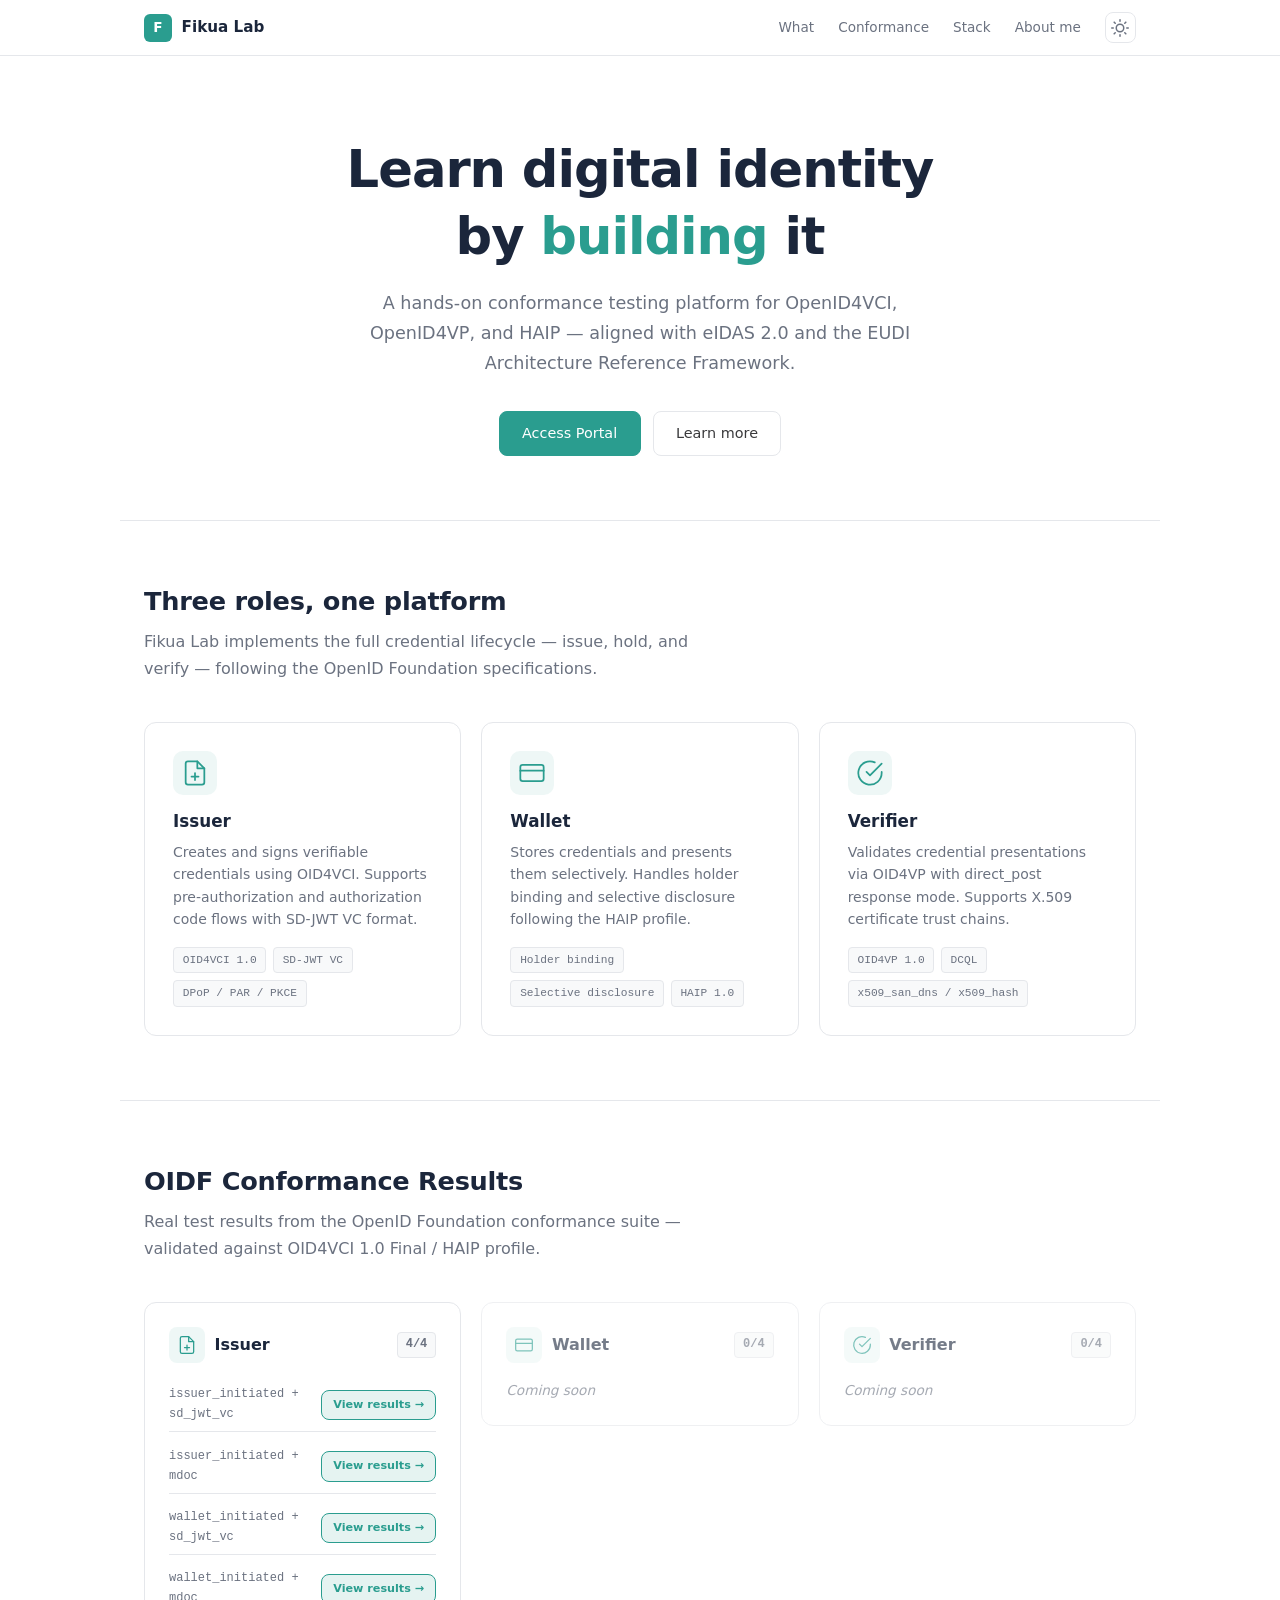
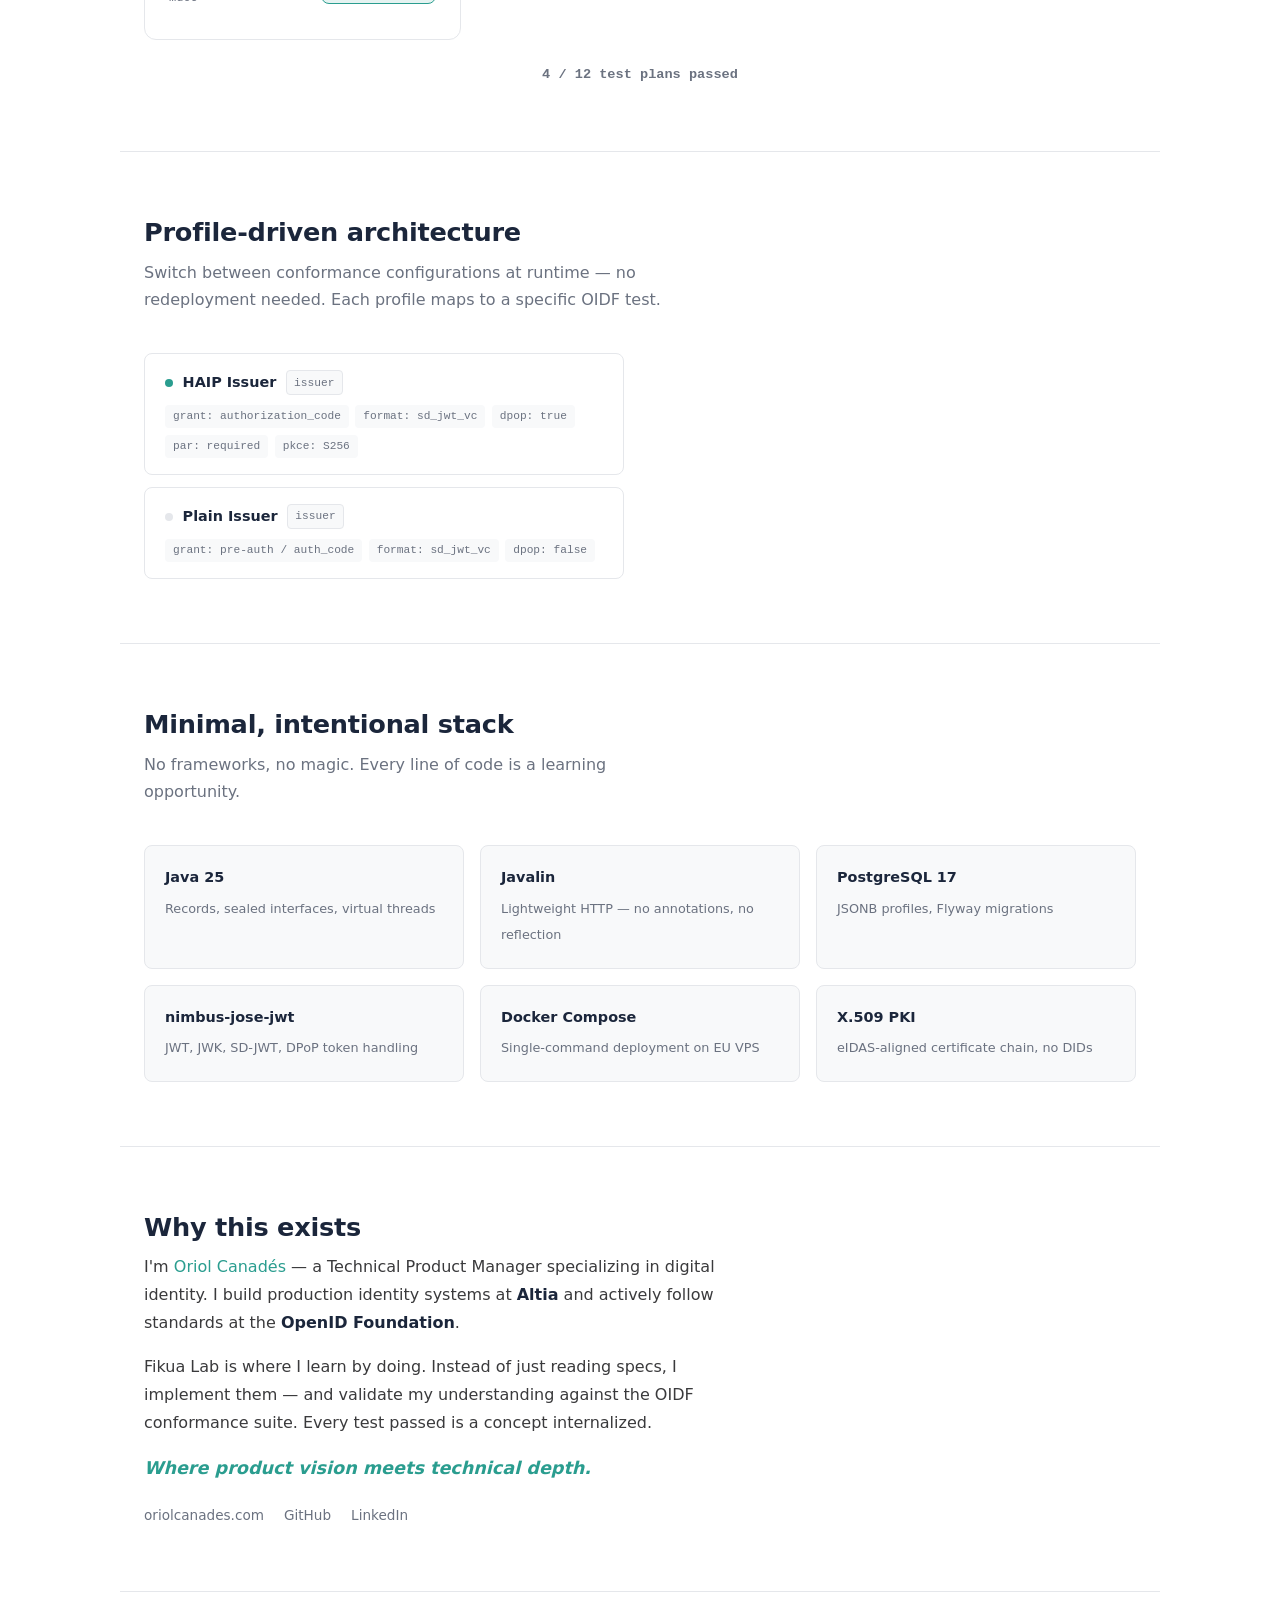
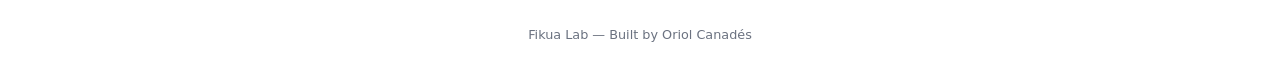
==== public/index.html @ 3a14bef6 "Remove Google Analytics and cookie consent banner Drop the GA4 tracking (G-B68EV9PR3X) and its cooki" ====
<!DOCTYPE html>
<html lang="en">
<head>
    <meta charset="UTF-8">
    <meta name="viewport" content="width=device-width, initial-scale=1.0">
    <title>Fikua Lab — Digital Identity Learning Lab</title>
    <meta name="description" content="A hands-on learning lab for OpenID Foundation digital identity protocols. Issuer, Wallet, and Verifier conformance testing aligned with eIDAS 2.0 and EUDI ARF.">
    <meta name="theme-color" content="#1B263B">
    <link rel="icon" type="image/svg+xml" href="favicon.svg">
    <link rel="stylesheet" href="style.css">
</head>
<body>
    <nav class="nav">
        <div class="nav-inner">
            <a href="/" class="nav-brand">
                <span class="nav-logo">F</span>
                <span class="nav-name">Fikua Lab</span>
            </a>
            <div class="nav-links">
                <a href="#what">What</a>
                <a href="#how">Conformance</a>
                <a href="#stack">Stack</a>
                <a href="https://oriolcanades.com" target="_blank" rel="noopener">About me</a>
                <button id="theme-toggle" class="theme-toggle" aria-label="Toggle theme">
                    <svg class="icon-sun" width="18" height="18" viewBox="0 0 24 24" fill="none" stroke="currentColor" stroke-width="2" stroke-linecap="round" stroke-linejoin="round"><circle cx="12" cy="12" r="5"/><line x1="12" y1="1" x2="12" y2="3"/><line x1="12" y1="21" x2="12" y2="23"/><line x1="4.22" y1="4.22" x2="5.64" y2="5.64"/><line x1="18.36" y1="18.36" x2="19.78" y2="19.78"/><line x1="1" y1="12" x2="3" y2="12"/><line x1="21" y1="12" x2="23" y2="12"/><line x1="4.22" y1="19.78" x2="5.64" y2="18.36"/><line x1="18.36" y1="5.64" x2="19.78" y2="4.22"/></svg>
                    <svg class="icon-moon" width="18" height="18" viewBox="0 0 24 24" fill="none" stroke="currentColor" stroke-width="2" stroke-linecap="round" stroke-linejoin="round"><path d="M21 12.79A9 9 0 1 1 11.21 3 7 7 0 0 0 21 12.79z"/></svg>
                </button>
            </div>
        </div>
    </nav>

    <main>
        <section class="hero">
            <h1>Learn digital identity<br>by <span class="highlight">building</span> it</h1>
            <p class="hero-sub">
                A hands-on conformance testing platform for OpenID4VCI, OpenID4VP,
                and HAIP — aligned with eIDAS 2.0 and the EUDI Architecture Reference Framework.
            </p>
            <div class="hero-actions">
                <a href="/portal" class="btn btn-primary">Access Portal</a>
                <a href="#what" class="btn btn-secondary">Learn more</a>
            </div>
        </section>

        <section class="roles" id="what">
            <h2>Three roles, one platform</h2>
            <p class="section-sub">Fikua Lab implements the full credential lifecycle — issue, hold, and verify — following the OpenID Foundation specifications.</p>
            <div class="roles-grid">
                <div class="role-card">
                    <div class="role-icon issuer-icon">
                        <svg width="28" height="28" viewBox="0 0 24 24" fill="none" stroke="currentColor" stroke-width="1.5" stroke-linecap="round" stroke-linejoin="round"><path d="M14 2H6a2 2 0 0 0-2 2v16a2 2 0 0 0 2 2h12a2 2 0 0 0 2-2V8z"/><polyline points="14 2 14 8 20 8"/><line x1="12" y1="18" x2="12" y2="12"/><line x1="9" y1="15" x2="15" y2="15"/></svg>
                    </div>
                    <h3>Issuer</h3>
                    <p>Creates and signs verifiable credentials using OID4VCI. Supports pre-authorization and authorization code flows with SD-JWT VC format.</p>
                    <ul class="role-specs">
                        <li>OID4VCI 1.0</li>
                        <li>SD-JWT VC</li>
                        <li>DPoP / PAR / PKCE</li>
                    </ul>
                </div>
                <div class="role-card">
                    <div class="role-icon holder-icon">
                        <svg width="28" height="28" viewBox="0 0 24 24" fill="none" stroke="currentColor" stroke-width="1.5" stroke-linecap="round" stroke-linejoin="round"><rect x="2" y="5" width="20" height="14" rx="2"/><line x1="2" y1="10" x2="22" y2="10"/></svg>
                    </div>
                    <h3>Wallet</h3>
                    <p>Stores credentials and presents them selectively. Handles holder binding and selective disclosure following the HAIP profile.</p>
                    <ul class="role-specs">
                        <li>Holder binding</li>
                        <li>Selective disclosure</li>
                        <li>HAIP 1.0</li>
                    </ul>
                </div>
                <div class="role-card">
                    <div class="role-icon verifier-icon">
                        <svg width="28" height="28" viewBox="0 0 24 24" fill="none" stroke="currentColor" stroke-width="1.5" stroke-linecap="round" stroke-linejoin="round"><path d="M22 11.08V12a10 10 0 1 1-5.93-9.14"/><polyline points="22 4 12 14.01 9 11.01"/></svg>
                    </div>
                    <h3>Verifier</h3>
                    <p>Validates credential presentations via OID4VP with direct_post response mode. Supports X.509 certificate trust chains.</p>
                    <ul class="role-specs">
                        <li>OID4VP 1.0</li>
                        <li>DCQL</li>
                        <li>x509_san_dns / x509_hash</li>
                    </ul>
                </div>
            </div>
        </section>

        <section class="conformance" id="how">
            <h2>OIDF Conformance Results</h2>
            <p class="section-sub">Real test results from the OpenID Foundation conformance suite — validated against OID4VCI 1.0 Final / HAIP profile.</p>
            <div class="conformance-grid">
                <div class="conf-card">
                    <div class="conf-card-header">
                        <div class="conf-card-icon issuer-icon">
                            <svg width="20" height="20" viewBox="0 0 24 24" fill="none" stroke="currentColor" stroke-width="1.5" stroke-linecap="round" stroke-linejoin="round"><path d="M14 2H6a2 2 0 0 0-2 2v16a2 2 0 0 0 2 2h12a2 2 0 0 0 2-2V8z"/><polyline points="14 2 14 8 20 8"/><line x1="12" y1="18" x2="12" y2="12"/><line x1="9" y1="15" x2="15" y2="15"/></svg>
                        </div>
                        <h3>Issuer</h3>
                        <span class="conf-card-count">4/4</span>
                    </div>
                    <ul class="conf-config-list">
                        <li class="conf-config-item">
                            <span class="conf-config-name">issuer_initiated + sd_jwt_vc</span>
                            <a href="https://demo.certification.openid.net/plan-detail.html?public=true&amp;plan=aRO5lKnPj7sOD" target="_blank" rel="noopener" class="conf-btn conf-btn-passed">View results &rarr;</a>
                        </li>
                        <li class="conf-config-item">
                            <span class="conf-config-name">issuer_initiated + mdoc</span>
                            <a href="https://demo.certification.openid.net/plan-detail.html?plan=8g2HLzbbdph9W&amp;public=true" target="_blank" rel="noopener" class="conf-btn conf-btn-passed">View results &rarr;</a>
                        </li>
                        <li class="conf-config-item">
                            <span class="conf-config-name">wallet_initiated + sd_jwt_vc</span>
                            <a href="https://demo.certification.openid.net/plan-detail.html?plan=zFVhDK42fpkue&amp;public=true" target="_blank" rel="noopener" class="conf-btn conf-btn-passed">View results &rarr;</a>
                        </li>
                        <li class="conf-config-item">
                            <span class="conf-config-name">wallet_initiated + mdoc</span>
                            <a href="https://demo.certification.openid.net/plan-detail.html?plan=7bicMC1dmnbq8&amp;public=true" target="_blank" rel="noopener" class="conf-btn conf-btn-passed">View results &rarr;</a>
                        </li>
                    </ul>
                </div>
                <div class="conf-card conf-card-soon">
                    <div class="conf-card-header">
                        <div class="conf-card-icon holder-icon">
                            <svg width="20" height="20" viewBox="0 0 24 24" fill="none" stroke="currentColor" stroke-width="1.5" stroke-linecap="round" stroke-linejoin="round"><rect x="2" y="5" width="20" height="14" rx="2"/><line x1="2" y1="10" x2="22" y2="10"/></svg>
                        </div>
                        <h3>Wallet</h3>
                        <span class="conf-card-count">0/4</span>
                    </div>
                    <p class="conf-card-soon-text">Coming soon</p>
                </div>
                <div class="conf-card conf-card-soon">
                    <div class="conf-card-header">
                        <div class="conf-card-icon verifier-icon">
                            <svg width="20" height="20" viewBox="0 0 24 24" fill="none" stroke="currentColor" stroke-width="1.5" stroke-linecap="round" stroke-linejoin="round"><path d="M22 11.08V12a10 10 0 1 1-5.93-9.14"/><polyline points="22 4 12 14.01 9 11.01"/></svg>
                        </div>
                        <h3>Verifier</h3>
                        <span class="conf-card-count">0/4</span>
                    </div>
                    <p class="conf-card-soon-text">Coming soon</p>
                </div>
            </div>
            <p class="conf-progress">4 / 12 test plans passed</p>
        </section>

        <section class="profiles">
            <h2>Profile-driven architecture</h2>
            <p class="section-sub">Switch between conformance configurations at runtime — no redeployment needed. Each profile maps to a specific OIDF test.</p>
            <div class="profile-demo">
                <div class="profile-example">
                    <div class="profile-header">
                        <span class="profile-dot active"></span>
                        <span class="profile-title">HAIP Issuer</span>
                        <code class="profile-tag">issuer</code>
                    </div>
                    <div class="profile-config">
                        <span>grant: authorization_code</span>
                        <span>format: sd_jwt_vc</span>
                        <span>dpop: true</span>
                        <span>par: required</span>
                        <span>pkce: S256</span>
                    </div>
                </div>
                <div class="profile-example">
                    <div class="profile-header">
                        <span class="profile-dot"></span>
                        <span class="profile-title">Plain Issuer</span>
                        <code class="profile-tag">issuer</code>
                    </div>
                    <div class="profile-config">
                        <span>grant: pre-auth / auth_code</span>
                        <span>format: sd_jwt_vc</span>
                        <span>dpop: false</span>
                    </div>
                </div>
            </div>
        </section>

        <section class="stack" id="stack">
            <h2>Minimal, intentional stack</h2>
            <p class="section-sub">No frameworks, no magic. Every line of code is a learning opportunity.</p>
            <div class="stack-grid">
                <div class="stack-item">
                    <strong>Java 25</strong>
                    <span>Records, sealed interfaces, virtual threads</span>
                </div>
                <div class="stack-item">
                    <strong>Javalin</strong>
                    <span>Lightweight HTTP — no annotations, no reflection</span>
                </div>
                <div class="stack-item">
                    <strong>PostgreSQL 17</strong>
                    <span>JSONB profiles, Flyway migrations</span>
                </div>
                <div class="stack-item">
                    <strong>nimbus-jose-jwt</strong>
                    <span>JWT, JWK, SD-JWT, DPoP token handling</span>
                </div>
                <div class="stack-item">
                    <strong>Docker Compose</strong>
                    <span>Single-command deployment on EU VPS</span>
                </div>
                <div class="stack-item">
                    <strong>X.509 PKI</strong>
                    <span>eIDAS-aligned certificate chain, no DIDs</span>
                </div>
            </div>
        </section>

        <section class="about">
            <div class="about-content">
                <h2>Why this exists</h2>
                <p>
                    I'm <a href="https://oriolcanades.com" target="_blank" rel="noopener">Oriol Canadés</a> — a Technical Product Manager specializing in digital identity.
                    I build production identity systems at <strong>Altia</strong> and actively follow standards at the <strong>OpenID Foundation</strong>.
                </p>
                <p>
                    Fikua Lab is where I learn by doing. Instead of just reading specs, I implement them — and validate my understanding against the OIDF conformance suite.
                    Every test passed is a concept internalized.
                </p>
                <p class="about-tagline">Where product vision meets technical depth.</p>
                <div class="about-links">
                    <a href="https://oriolcanades.com" target="_blank" rel="noopener">oriolcanades.com</a>
                    <a href="https://github.com/oriolcanades" target="_blank" rel="noopener">GitHub</a>
                    <a href="https://linkedin.com/in/oriolcanades" target="_blank" rel="noopener">LinkedIn</a>
                </div>
            </div>
        </section>
    </main>

    <footer class="footer">
        <p>Fikua Lab — Built by <a href="https://oriolcanades.com" target="_blank" rel="noopener">Oriol Canadés</a></p>
    </footer>

    <script src="app.js"></script>
</body>
</html>
---- public/style.css ----
/* ============================================
   Fikua Lab — Landing Page
   Color system: Teal (#2A9D8F) + Berry (#c2185b)
   Shared neutrals with oriolcanades.com
   ============================================ */

/* --- Light mode (default) --- */
:root {
    --accent: #2A9D8F;
    --accent-hover: #238578;
    --accent-subtle: rgba(42, 157, 143, 0.08);
    --berry: #c2185b;
    --berry-hover: #a11445;
    --berry-subtle: rgba(194, 24, 91, 0.08);

    --heading: #1B263B;
    --text: #3A3A3C;
    --text-muted: #6B7280;
    --bg: #ffffff;
    --bg-alt: #f8f9fa;
    --surface: #ffffff;
    --border: #e5e7eb;

    --font: 'Inter', -apple-system, BlinkMacSystemFont, 'Segoe UI', system-ui, sans-serif;
    --mono: 'SF Mono', 'Fira Code', 'JetBrains Mono', 'Menlo', monospace;
    --radius: 8px;
    --radius-lg: 12px;
    --max-width: 1040px;
}

/* --- Dark mode --- */
[data-theme="dark"] {
    --accent: #2dd4bf;
    --accent-hover: #5eead4;
    --accent-subtle: rgba(45, 212, 191, 0.1);
    --berry: #f06292;
    --berry-hover: #f48fb1;
    --berry-subtle: rgba(240, 98, 146, 0.1);

    --heading: #e2e8f0;
    --text: #cbd5e1;
    --text-muted: #94a3b8;
    --bg: #0f172a;
    --bg-alt: #1e293b;
    --surface: #1e293b;
    --border: #334155;
}

/* --- Reset & Base --- */
*, *::before, *::after { margin: 0; padding: 0; box-sizing: border-box; }

body {
    font-family: var(--font);
    background: var(--bg);
    color: var(--text);
    line-height: 1.65;
    -webkit-font-smoothing: antialiased;
    transition: background 0.3s, color 0.3s;
}

a { color: var(--accent); text-decoration: none; transition: color 0.15s; }
a:hover { color: var(--accent-hover); }

h1, h2, h3 { color: var(--heading); line-height: 1.3; }

/* --- Nav --- */
.nav {
    position: sticky;
    top: 0;
    z-index: 100;
    background: var(--bg);
    border-bottom: 1px solid var(--border);
    backdrop-filter: blur(12px);
    background: rgba(255, 255, 255, 0.85);
    transition: background 0.3s, border-color 0.3s;
}

[data-theme="dark"] .nav {
    background: rgba(15, 23, 42, 0.85);
}

.nav-inner {
    max-width: var(--max-width);
    margin: 0 auto;
    padding: 0.75rem 1.5rem;
    display: flex;
    justify-content: space-between;
    align-items: center;
}

.nav-brand {
    display: flex;
    align-items: center;
    gap: 0.6rem;
    color: var(--heading);
    font-weight: 600;
    font-size: 0.95rem;
}

.nav-logo {
    display: inline-flex;
    align-items: center;
    justify-content: center;
    width: 28px;
    height: 28px;
    background: var(--accent);
    color: #fff;
    border-radius: 6px;
    font-weight: 700;
    font-size: 0.85rem;
}

.nav-links {
    display: flex;
    align-items: center;
    gap: 1.5rem;
}

.nav-links a {
    color: var(--text-muted);
    font-size: 0.85rem;
    font-weight: 500;
    transition: color 0.15s;
}

.nav-links a:hover { color: var(--heading); }

.theme-toggle {
    background: none;
    border: 1px solid var(--border);
    border-radius: var(--radius);
    padding: 0.35rem;
    cursor: pointer;
    color: var(--text-muted);
    display: inline-flex;
    align-items: center;
    justify-content: center;
    transition: color 0.15s, border-color 0.15s;
}

.theme-toggle:hover { color: var(--heading); border-color: var(--text-muted); }

.icon-moon { display: none; }
[data-theme="dark"] .icon-sun { display: none; }
[data-theme="dark"] .icon-moon { display: block; }

/* --- Hero --- */
.hero {
    max-width: var(--max-width);
    margin: 0 auto;
    padding: 5rem 1.5rem 4rem;
    text-align: center;
}

.hero-badge {
    display: inline-block;
    font-size: 0.75rem;
    font-weight: 600;
    text-transform: uppercase;
    letter-spacing: 0.06em;
    color: var(--berry);
    background: var(--berry-subtle);
    border: 1px solid var(--berry);
    border-radius: 20px;
    padding: 0.3rem 0.9rem;
    margin-bottom: 1.5rem;
}

.hero h1 {
    font-size: clamp(2rem, 5vw, 3.2rem);
    font-weight: 700;
    letter-spacing: -0.02em;
    margin-bottom: 1.25rem;
}

.highlight {
    color: var(--accent);
}

.hero-sub {
    font-size: 1.1rem;
    color: var(--text-muted);
    max-width: 620px;
    margin: 0 auto 2rem;
    line-height: 1.7;
}

.hero-actions {
    display: flex;
    gap: 0.75rem;
    justify-content: center;
    flex-wrap: wrap;
}

/* --- Buttons --- */
.btn {
    display: inline-flex;
    align-items: center;
    gap: 0.4rem;
    font-family: var(--font);
    font-size: 0.9rem;
    font-weight: 500;
    padding: 0.6rem 1.4rem;
    border-radius: var(--radius);
    border: 1px solid transparent;
    cursor: pointer;
    transition: all 0.15s;
    text-decoration: none;
}

.btn-primary {
    background: var(--accent);
    color: #fff;
    border-color: var(--accent);
}

.btn-primary:hover {
    background: var(--accent-hover);
    border-color: var(--accent-hover);
    color: #fff;
}

.btn-secondary {
    background: transparent;
    color: var(--text);
    border-color: var(--border);
}

.btn-secondary:hover {
    border-color: var(--text-muted);
    color: var(--heading);
}

/* --- Sections --- */
section {
    max-width: var(--max-width);
    margin: 0 auto;
    padding: 4rem 1.5rem;
}

section h2 {
    font-size: 1.6rem;
    font-weight: 700;
    margin-bottom: 0.6rem;
    letter-spacing: -0.01em;
}

.section-sub {
    color: var(--text-muted);
    font-size: 1rem;
    max-width: 560px;
    margin-bottom: 2.5rem;
    line-height: 1.7;
}

/* --- Roles Grid --- */
.roles { border-top: 1px solid var(--border); }

.roles-grid {
    display: grid;
    grid-template-columns: repeat(3, 1fr);
    gap: 1.25rem;
}

.role-card {
    background: var(--surface);
    border: 1px solid var(--border);
    border-radius: var(--radius-lg);
    padding: 1.75rem;
    transition: border-color 0.15s, box-shadow 0.15s;
}

.role-card:hover {
    border-color: var(--accent);
    box-shadow: 0 0 0 1px var(--accent-subtle);
}

.role-icon {
    width: 44px;
    height: 44px;
    border-radius: 10px;
    display: inline-flex;
    align-items: center;
    justify-content: center;
    margin-bottom: 1rem;
}

.issuer-icon { background: var(--accent-subtle); color: var(--accent); }
.holder-icon { background: var(--accent-subtle); color: var(--accent); }
.verifier-icon { background: var(--accent-subtle); color: var(--accent); }

.role-card h3 {
    font-size: 1.05rem;
    font-weight: 600;
    margin-bottom: 0.5rem;
}

.role-card p {
    font-size: 0.875rem;
    color: var(--text-muted);
    line-height: 1.6;
    margin-bottom: 1rem;
}

.role-specs {
    list-style: none;
    display: flex;
    flex-wrap: wrap;
    gap: 0.4rem;
}

.role-specs li {
    font-size: 0.7rem;
    font-family: var(--mono);
    background: var(--bg-alt);
    color: var(--text-muted);
    padding: 0.2rem 0.55rem;
    border-radius: 4px;
    border: 1px solid var(--border);
}

/* --- Conformance --- */
.conformance { border-top: 1px solid var(--border); }

.conformance-grid {
    display: grid;
    grid-template-columns: repeat(3, 1fr);
    gap: 1.25rem;
    align-items: start;
}

.conf-card {
    background: var(--surface);
    border: 1px solid var(--border);
    border-radius: var(--radius-lg);
    padding: 1.5rem;
    transition: border-color 0.15s;
}

.conf-card:hover { border-color: var(--accent); }

.conf-card-header {
    display: flex;
    align-items: center;
    gap: 0.6rem;
    margin-bottom: 1rem;
}

.conf-card-header h3 {
    font-size: 1rem;
    font-weight: 600;
    flex: 1;
}

.conf-card-icon {
    width: 36px;
    height: 36px;
    border-radius: 8px;
    display: inline-flex;
    align-items: center;
    justify-content: center;
}

.conf-card-count {
    font-size: 0.75rem;
    font-family: var(--mono);
    font-weight: 600;
    color: var(--text-muted);
    background: var(--bg-alt);
    padding: 0.15rem 0.5rem;
    border-radius: 4px;
    border: 1px solid var(--border);
}

.conf-config-list {
    list-style: none;
    display: flex;
    flex-direction: column;
    gap: 0.5rem;
}

.conf-config-item {
    display: flex;
    align-items: center;
    justify-content: space-between;
    gap: 0.5rem;
    padding: 0.4rem 0;
    border-bottom: 1px solid var(--border);
}

.conf-config-item:last-child { border-bottom: none; }

.conf-config-name {
    font-size: 0.75rem;
    font-family: var(--mono);
    color: var(--text-muted);
}

.conf-btn {
    display: inline-flex;
    align-items: center;
    font-size: 0.7rem;
    font-weight: 600;
    padding: 0.3rem 0.7rem;
    border-radius: var(--radius);
    white-space: nowrap;
    text-decoration: none;
    cursor: default;
    transition: background 0.15s, border-color 0.15s, box-shadow 0.15s;
}

.conf-btn-passed {
    background: rgba(42, 157, 143, 0.12);
    color: var(--accent);
    border: 1px solid var(--accent);
    cursor: pointer;
}

.conf-btn-passed:hover {
    background: rgba(42, 157, 143, 0.2);
    box-shadow: 0 1px 4px rgba(42, 157, 143, 0.15);
    color: var(--accent);
}

.conf-btn-pending {
    background: var(--bg-alt);
    color: var(--text-muted);
    border: 1px solid var(--border);
}

.conf-card-soon { opacity: 0.6; }

.conf-card-soon-text {
    font-size: 0.85rem;
    color: var(--text-muted);
    font-style: italic;
}

.conf-progress {
    text-align: center;
    margin-top: 1.5rem;
    font-size: 0.85rem;
    font-weight: 600;
    color: var(--text-muted);
    font-family: var(--mono);
}

/* --- Profiles --- */
.profiles { border-top: 1px solid var(--border); }

.profile-demo {
    display: flex;
    flex-direction: column;
    gap: 0.75rem;
    max-width: 480px;
}

.profile-example {
    background: var(--surface);
    border: 1px solid var(--border);
    border-radius: var(--radius);
    padding: 1rem 1.25rem;
}

.profile-header {
    display: flex;
    align-items: center;
    gap: 0.6rem;
    margin-bottom: 0.6rem;
}

.profile-dot {
    width: 8px;
    height: 8px;
    border-radius: 50%;
    background: var(--border);
    flex-shrink: 0;
}

.profile-dot.active { background: var(--accent); }

.profile-title {
    font-weight: 600;
    font-size: 0.9rem;
    color: var(--heading);
}

.profile-tag {
    font-size: 0.7rem;
    font-family: var(--mono);
    background: var(--bg-alt);
    color: var(--text-muted);
    padding: 0.15rem 0.45rem;
    border-radius: 4px;
    border: 1px solid var(--border);
}

.profile-config {
    display: flex;
    flex-wrap: wrap;
    gap: 0.4rem;
}

.profile-config span {
    font-size: 0.7rem;
    font-family: var(--mono);
    color: var(--text-muted);
    background: var(--bg-alt);
    padding: 0.15rem 0.5rem;
    border-radius: 4px;
}

/* --- Stack --- */
.stack { border-top: 1px solid var(--border); }

.stack-grid {
    display: grid;
    grid-template-columns: repeat(3, 1fr);
    gap: 1rem;
}

.stack-item {
    padding: 1.25rem;
    background: var(--bg-alt);
    border: 1px solid var(--border);
    border-radius: var(--radius);
}

.stack-item strong {
    display: block;
    font-size: 0.9rem;
    color: var(--heading);
    margin-bottom: 0.3rem;
}

.stack-item span {
    font-size: 0.8rem;
    color: var(--text-muted);
    line-height: 1.5;
}

/* --- About --- */
.about {
    border-top: 1px solid var(--border);
}

.about-content {
    max-width: 600px;
}

.about-content p {
    margin-bottom: 1rem;
    line-height: 1.75;
}

.about-content strong { color: var(--heading); }

.about-tagline {
    font-size: 1.1rem;
    font-weight: 600;
    color: var(--accent);
    font-style: italic;
}

.about-links {
    display: flex;
    gap: 1.25rem;
    margin-top: 1.25rem;
}

.about-links a {
    font-size: 0.85rem;
    font-weight: 500;
    color: var(--text-muted);
    transition: color 0.15s;
}

.about-links a:hover { color: var(--accent); }

/* --- Footer --- */
.footer {
    max-width: var(--max-width);
    margin: 0 auto;
    padding: 2rem 1.5rem;
    border-top: 1px solid var(--border);
    text-align: center;
}

.footer p {
    font-size: 0.8rem;
    color: var(--text-muted);
}

.footer a { color: var(--text-muted); }
.footer a:hover { color: var(--accent); }

/* --- Responsive --- */
@media (max-width: 768px) {
    .hero { padding: 3rem 1.25rem 2.5rem; }
    .hero h1 { font-size: 1.75rem; }

    .roles-grid,
    .conformance-grid,
    .stack-grid {
        grid-template-columns: 1fr;
    }

    .nav-links a:not(:last-of-type) {
        display: none;
    }

    section { padding: 2.5rem 1.25rem; }
}

@media (max-width: 480px) {
    .hero-actions { flex-direction: column; align-items: center; }
    .hero-actions .btn { width: 100%; justify-content: center; }
}
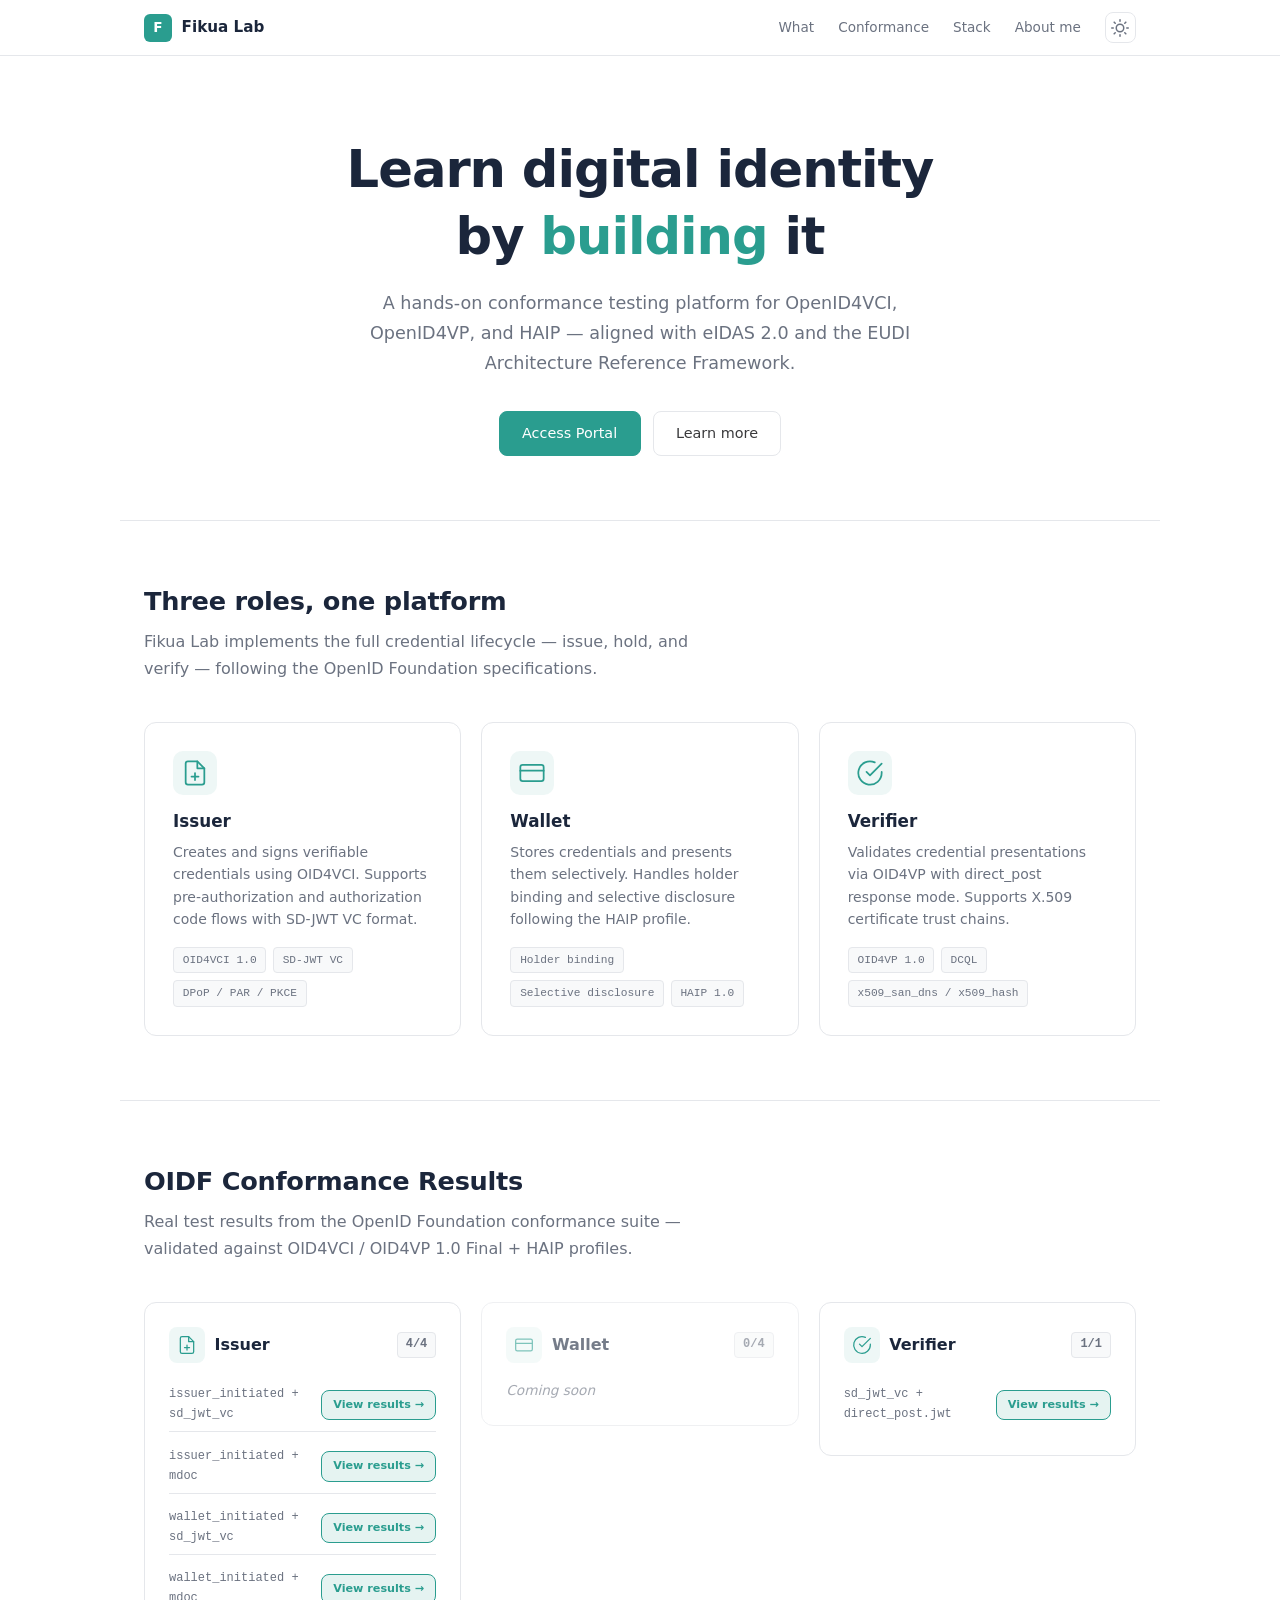
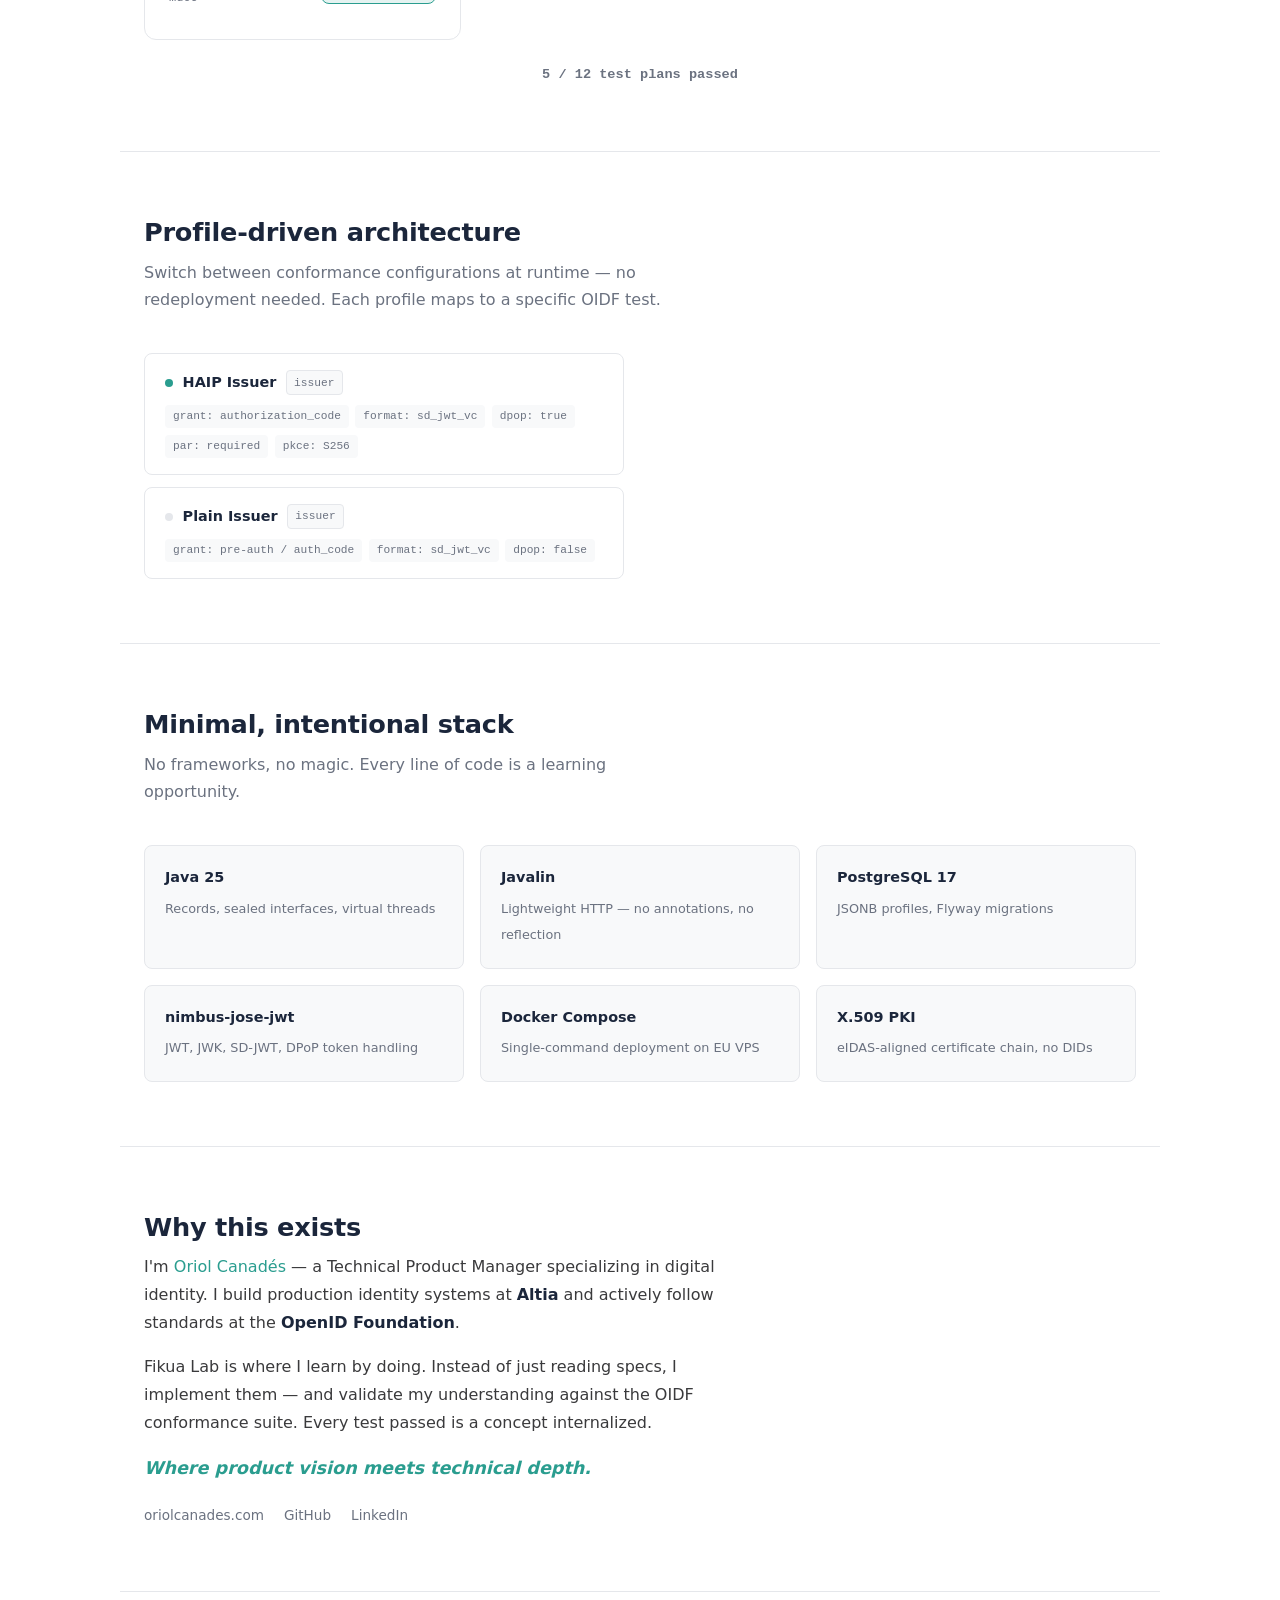
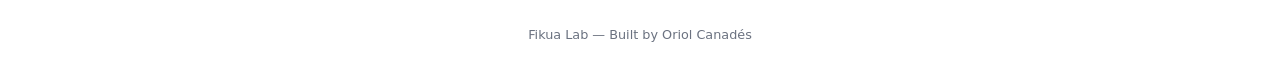
==== commit 3de773f0: "feat: add passed Verifier plan to OIDF Conformance Results OID4VP 1.0 Final + HAIP verifier plan (sd" ====
--- a/public/index.html
+++ b/public/index.html
@@ -87,7 +87,7 @@
 
         <section class="conformance" id="how">
             <h2>OIDF Conformance Results</h2>
-            <p class="section-sub">Real test results from the OpenID Foundation conformance suite — validated against OID4VCI 1.0 Final / HAIP profile.</p>
+            <p class="section-sub">Real test results from the OpenID Foundation conformance suite — validated against OID4VCI / OID4VP 1.0 Final + HAIP profiles.</p>
             <div class="conformance-grid">
                 <div class="conf-card">
                     <div class="conf-card-header">
@@ -126,18 +126,23 @@
                     </div>
                     <p class="conf-card-soon-text">Coming soon</p>
                 </div>
-                <div class="conf-card conf-card-soon">
+                <div class="conf-card">
                     <div class="conf-card-header">
                         <div class="conf-card-icon verifier-icon">
                             <svg width="20" height="20" viewBox="0 0 24 24" fill="none" stroke="currentColor" stroke-width="1.5" stroke-linecap="round" stroke-linejoin="round"><path d="M22 11.08V12a10 10 0 1 1-5.93-9.14"/><polyline points="22 4 12 14.01 9 11.01"/></svg>
                         </div>
                         <h3>Verifier</h3>
-                        <span class="conf-card-count">0/4</span>
-                    </div>
-                    <p class="conf-card-soon-text">Coming soon</p>
-                </div>
-            </div>
-            <p class="conf-progress">4 / 12 test plans passed</p>
+                        <span class="conf-card-count">1/1</span>
+                    </div>
+                    <ul class="conf-config-list">
+                        <li class="conf-config-item">
+                            <span class="conf-config-name">sd_jwt_vc + direct_post.jwt</span>
+                            <a href="https://demo.certification.openid.net/plan-detail.html?plan=GhTegVOmgJBUW&amp;public=true" target="_blank" rel="noopener" class="conf-btn conf-btn-passed">View results &rarr;</a>
+                        </li>
+                    </ul>
+                </div>
+            </div>
+            <p class="conf-progress">5 / 12 test plans passed</p>
         </section>
 
         <section class="profiles">
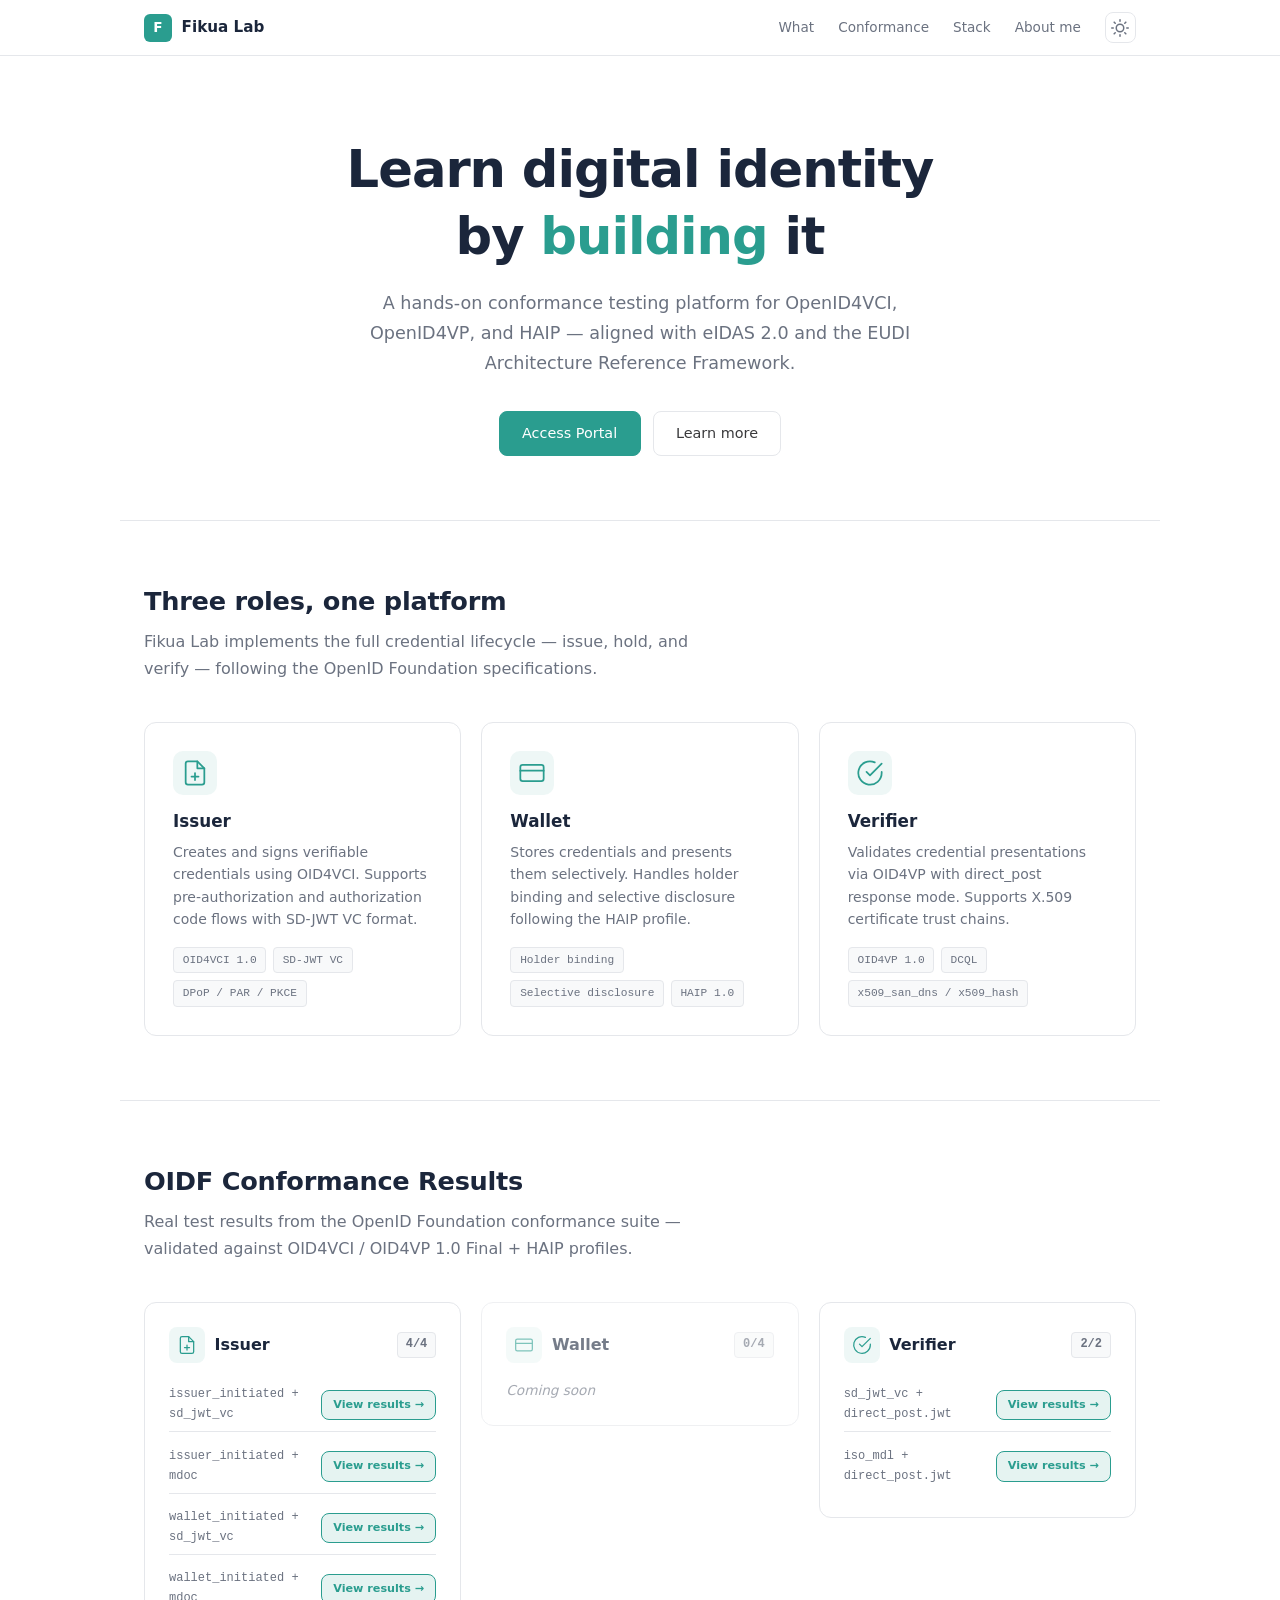
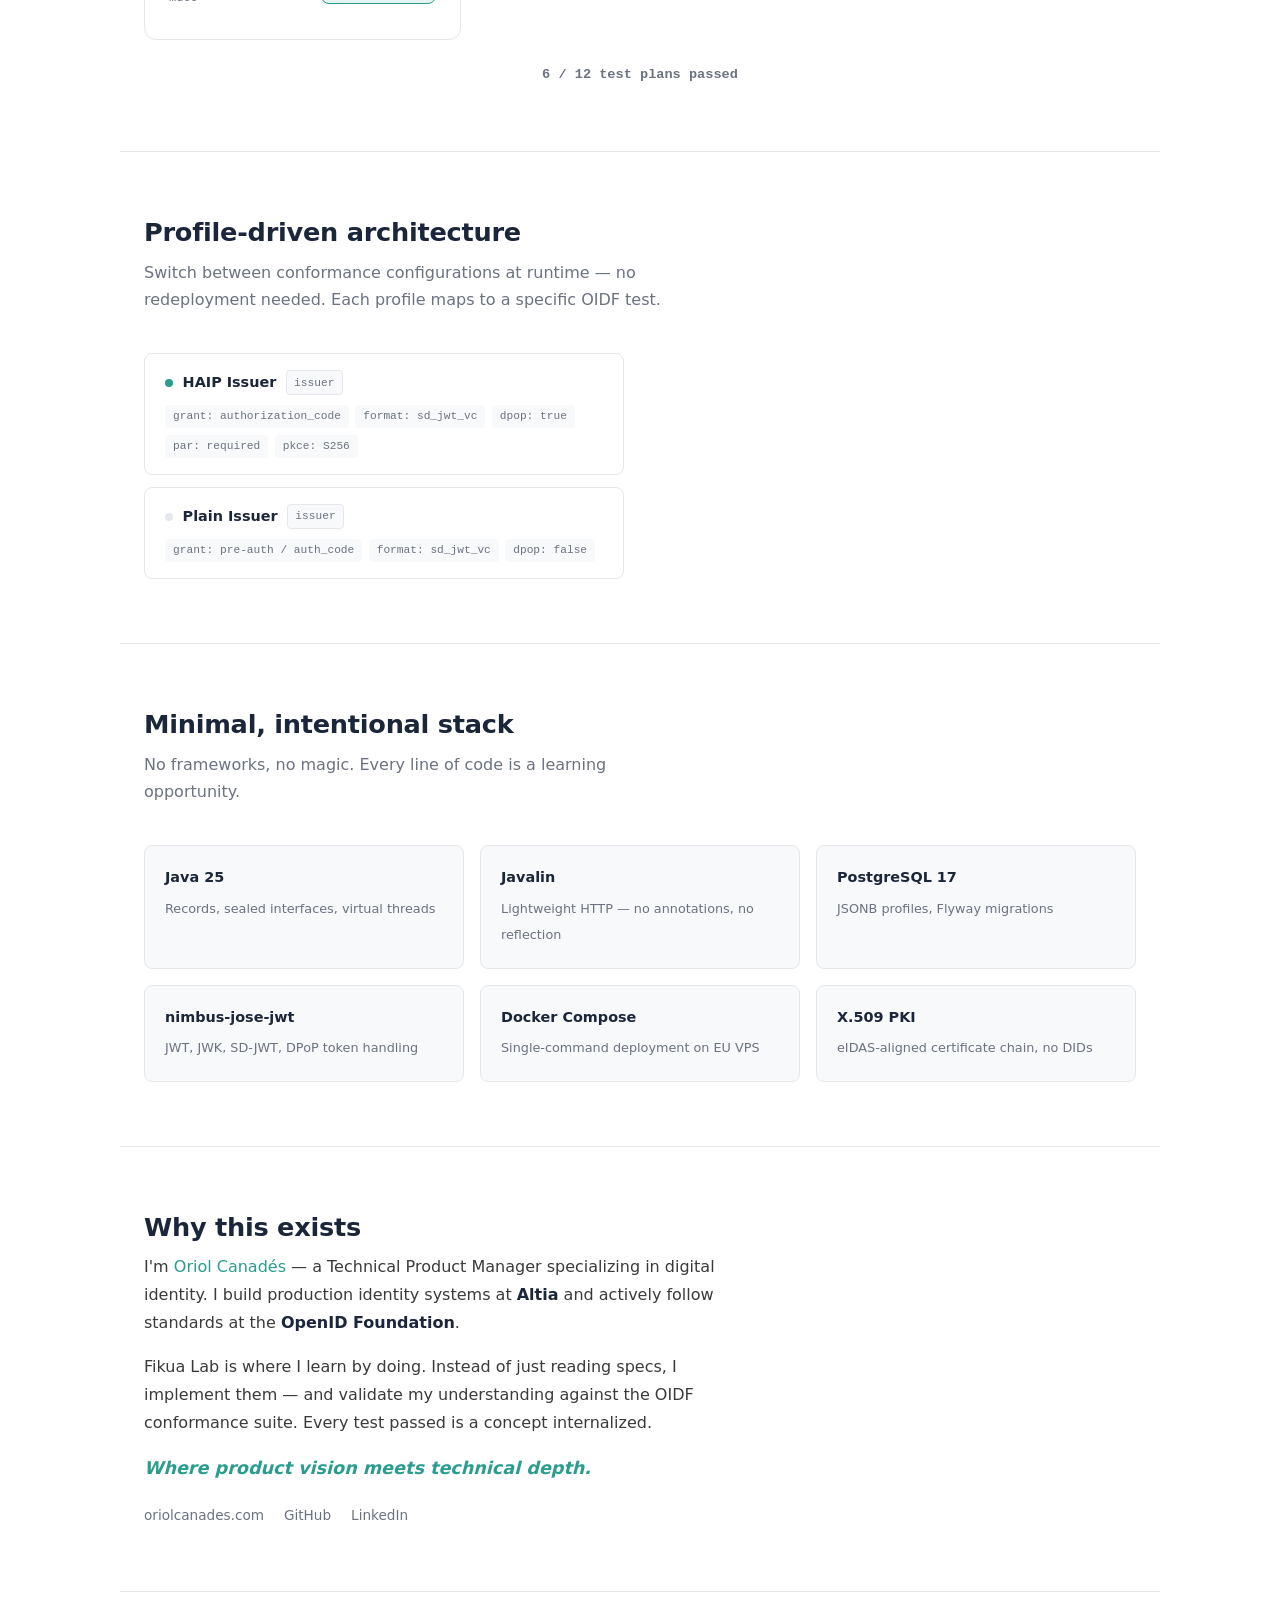
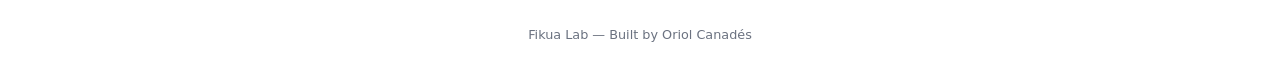
==== commit f3a21306: "docs(landing): add iso_mdl verifier conformance pass The OIDF oid4vp-1final-verifier-haip-test-plan " ====
--- a/public/index.html
+++ b/public/index.html
@@ -132,17 +132,21 @@
                             <svg width="20" height="20" viewBox="0 0 24 24" fill="none" stroke="currentColor" stroke-width="1.5" stroke-linecap="round" stroke-linejoin="round"><path d="M22 11.08V12a10 10 0 1 1-5.93-9.14"/><polyline points="22 4 12 14.01 9 11.01"/></svg>
                         </div>
                         <h3>Verifier</h3>
-                        <span class="conf-card-count">1/1</span>
+                        <span class="conf-card-count">2/2</span>
                     </div>
                     <ul class="conf-config-list">
                         <li class="conf-config-item">
                             <span class="conf-config-name">sd_jwt_vc + direct_post.jwt</span>
                             <a href="https://demo.certification.openid.net/plan-detail.html?plan=GhTegVOmgJBUW&amp;public=true" target="_blank" rel="noopener" class="conf-btn conf-btn-passed">View results &rarr;</a>
                         </li>
-                    </ul>
-                </div>
-            </div>
-            <p class="conf-progress">5 / 12 test plans passed</p>
+                        <li class="conf-config-item">
+                            <span class="conf-config-name">iso_mdl + direct_post.jwt</span>
+                            <a href="https://demo.certification.openid.net/plan-detail.html?plan=TWtrTBWkTY9Xo&amp;public=true" target="_blank" rel="noopener" class="conf-btn conf-btn-passed">View results &rarr;</a>
+                        </li>
+                    </ul>
+                </div>
+            </div>
+            <p class="conf-progress">6 / 12 test plans passed</p>
         </section>
 
         <section class="profiles">
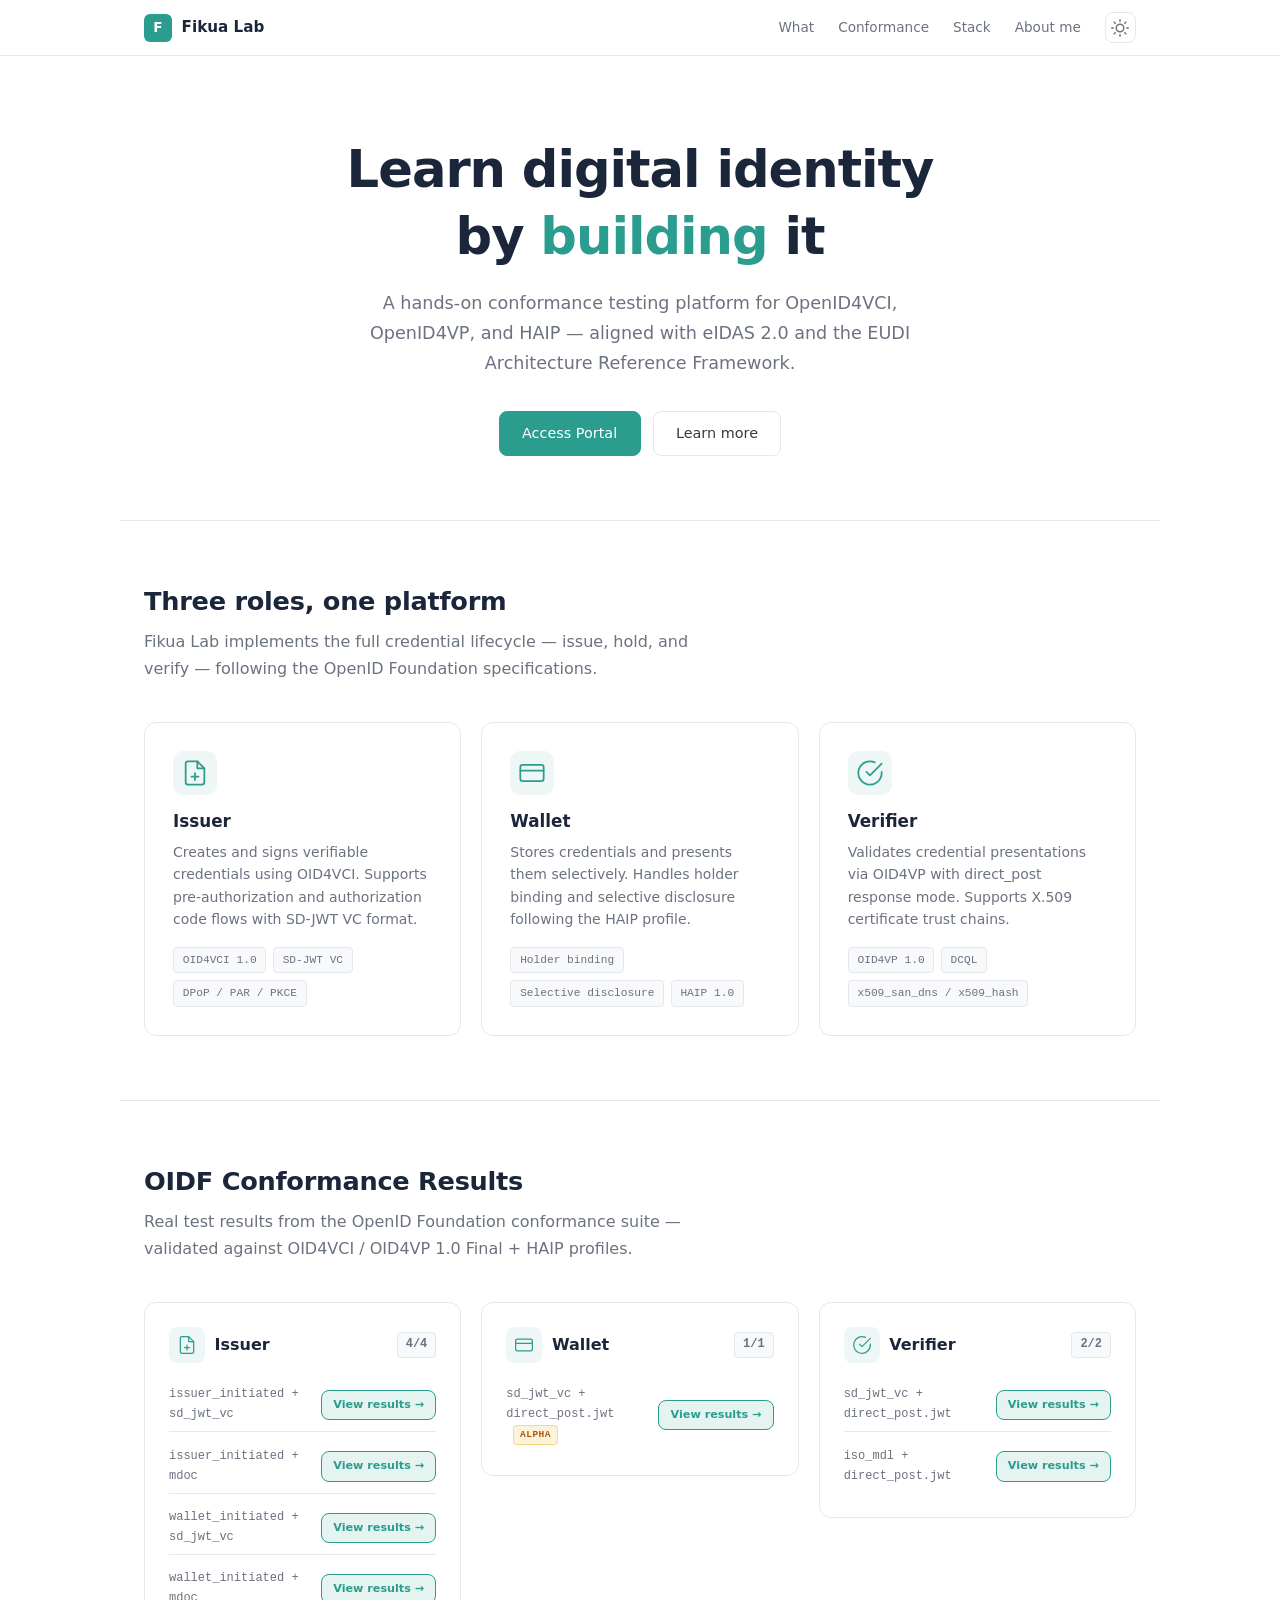
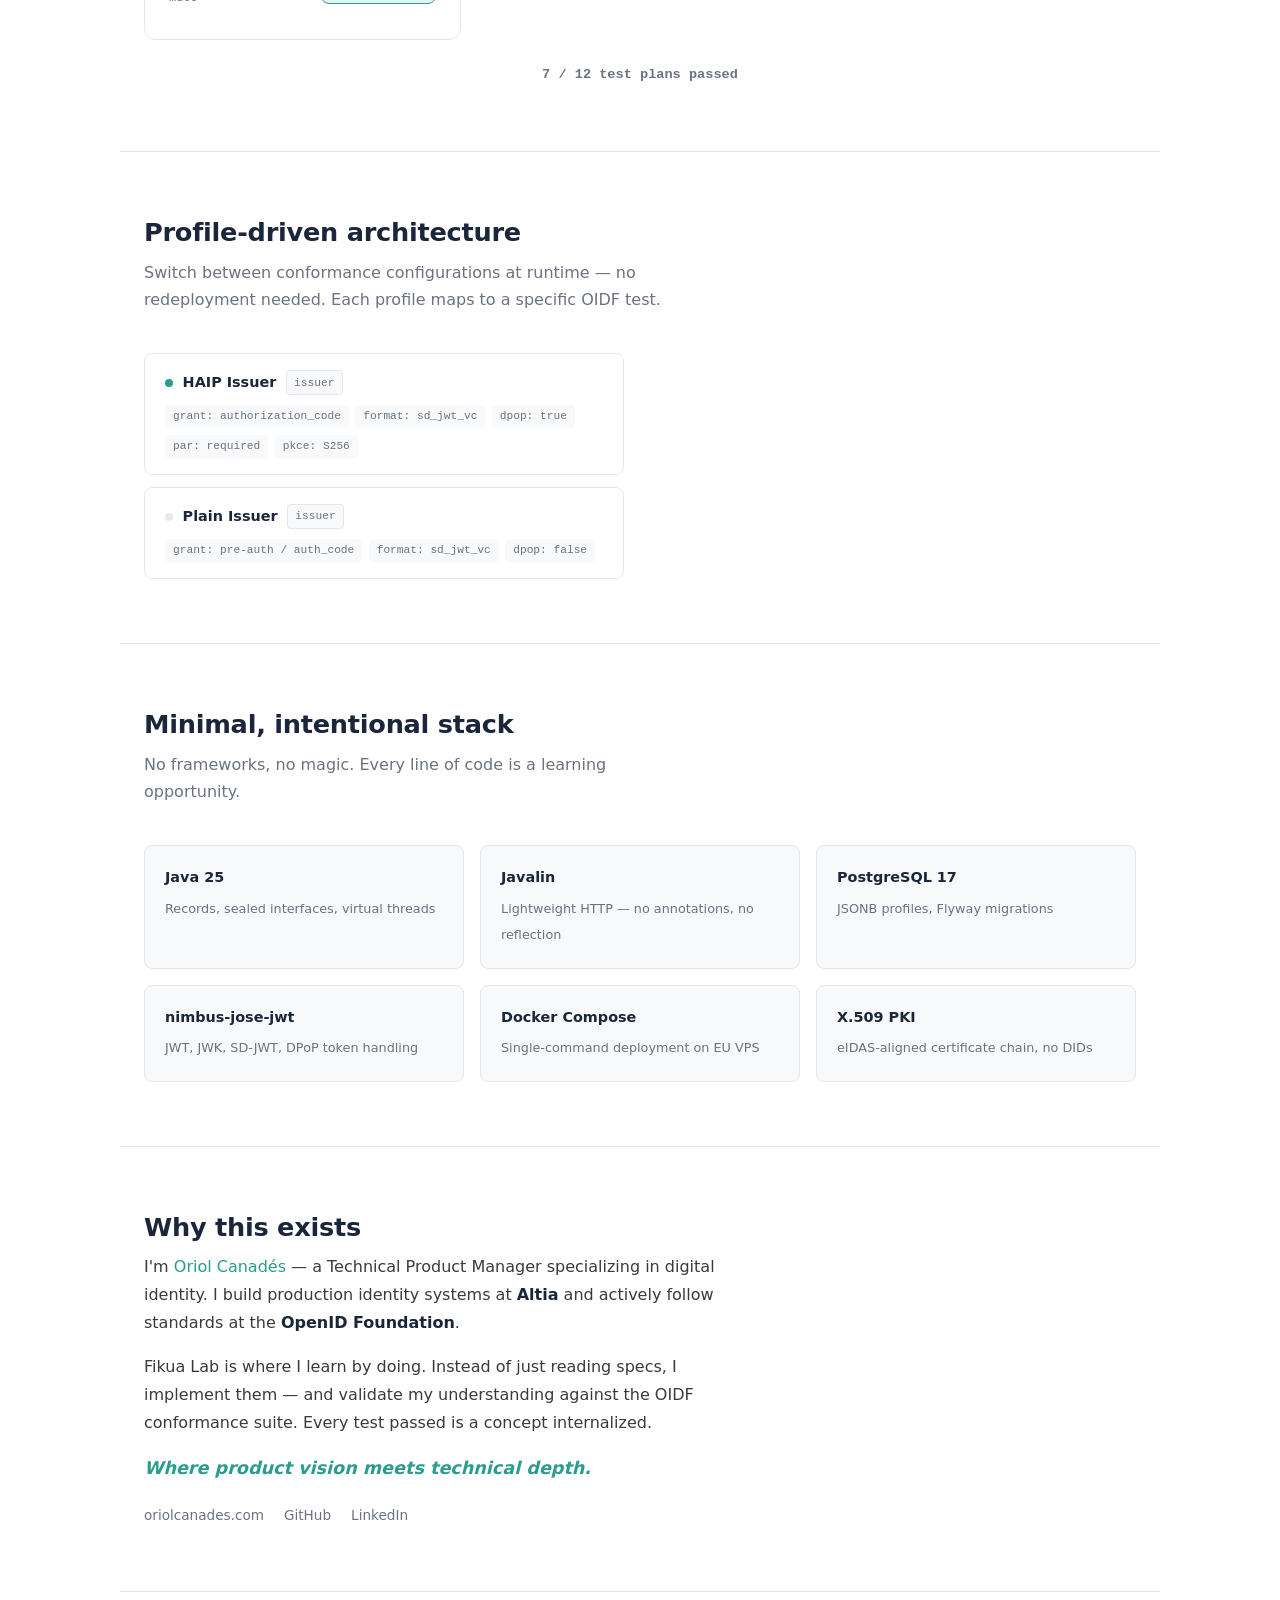
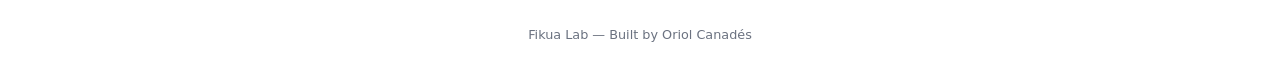
==== commit ef0b4996: "feat: add passed Wallet plan (alpha) to OIDF Conformance Results OID4VP 1.0 Final + HAIP wallet plan" ====
--- a/public/index.html
+++ b/public/index.html
@@ -116,15 +116,20 @@
                         </li>
                     </ul>
                 </div>
-                <div class="conf-card conf-card-soon">
+                <div class="conf-card">
                     <div class="conf-card-header">
                         <div class="conf-card-icon holder-icon">
                             <svg width="20" height="20" viewBox="0 0 24 24" fill="none" stroke="currentColor" stroke-width="1.5" stroke-linecap="round" stroke-linejoin="round"><rect x="2" y="5" width="20" height="14" rx="2"/><line x1="2" y1="10" x2="22" y2="10"/></svg>
                         </div>
                         <h3>Wallet</h3>
-                        <span class="conf-card-count">0/4</span>
-                    </div>
-                    <p class="conf-card-soon-text">Coming soon</p>
+                        <span class="conf-card-count">1/1</span>
+                    </div>
+                    <ul class="conf-config-list">
+                        <li class="conf-config-item">
+                            <span class="conf-config-name">sd_jwt_vc + direct_post.jwt <span class="conf-tag-alpha">alpha</span></span>
+                            <a href="https://demo.certification.openid.net/plan-detail.html?plan=KFvNcVhOTs6hs&amp;public=true" target="_blank" rel="noopener" class="conf-btn conf-btn-passed">View results &rarr;</a>
+                        </li>
+                    </ul>
                 </div>
                 <div class="conf-card">
                     <div class="conf-card-header">
@@ -146,7 +151,7 @@
                     </ul>
                 </div>
             </div>
-            <p class="conf-progress">6 / 12 test plans passed</p>
+            <p class="conf-progress">7 / 12 test plans passed</p>
         </section>
 
         <section class="profiles">
--- a/public/style.css
+++ b/public/style.css
@@ -396,6 +396,20 @@
     color: var(--text-muted);
 }
 
+.conf-tag-alpha {
+    display: inline-block;
+    margin-left: 0.4rem;
+    padding: 0.05rem 0.4rem;
+    font-size: 0.6rem;
+    font-weight: 600;
+    text-transform: uppercase;
+    letter-spacing: 0.04em;
+    border-radius: 4px;
+    background: rgba(234, 179, 8, 0.15);
+    color: #b45309;
+    border: 1px solid rgba(234, 179, 8, 0.4);
+}
+
 .conf-btn {
     display: inline-flex;
     align-items: center;
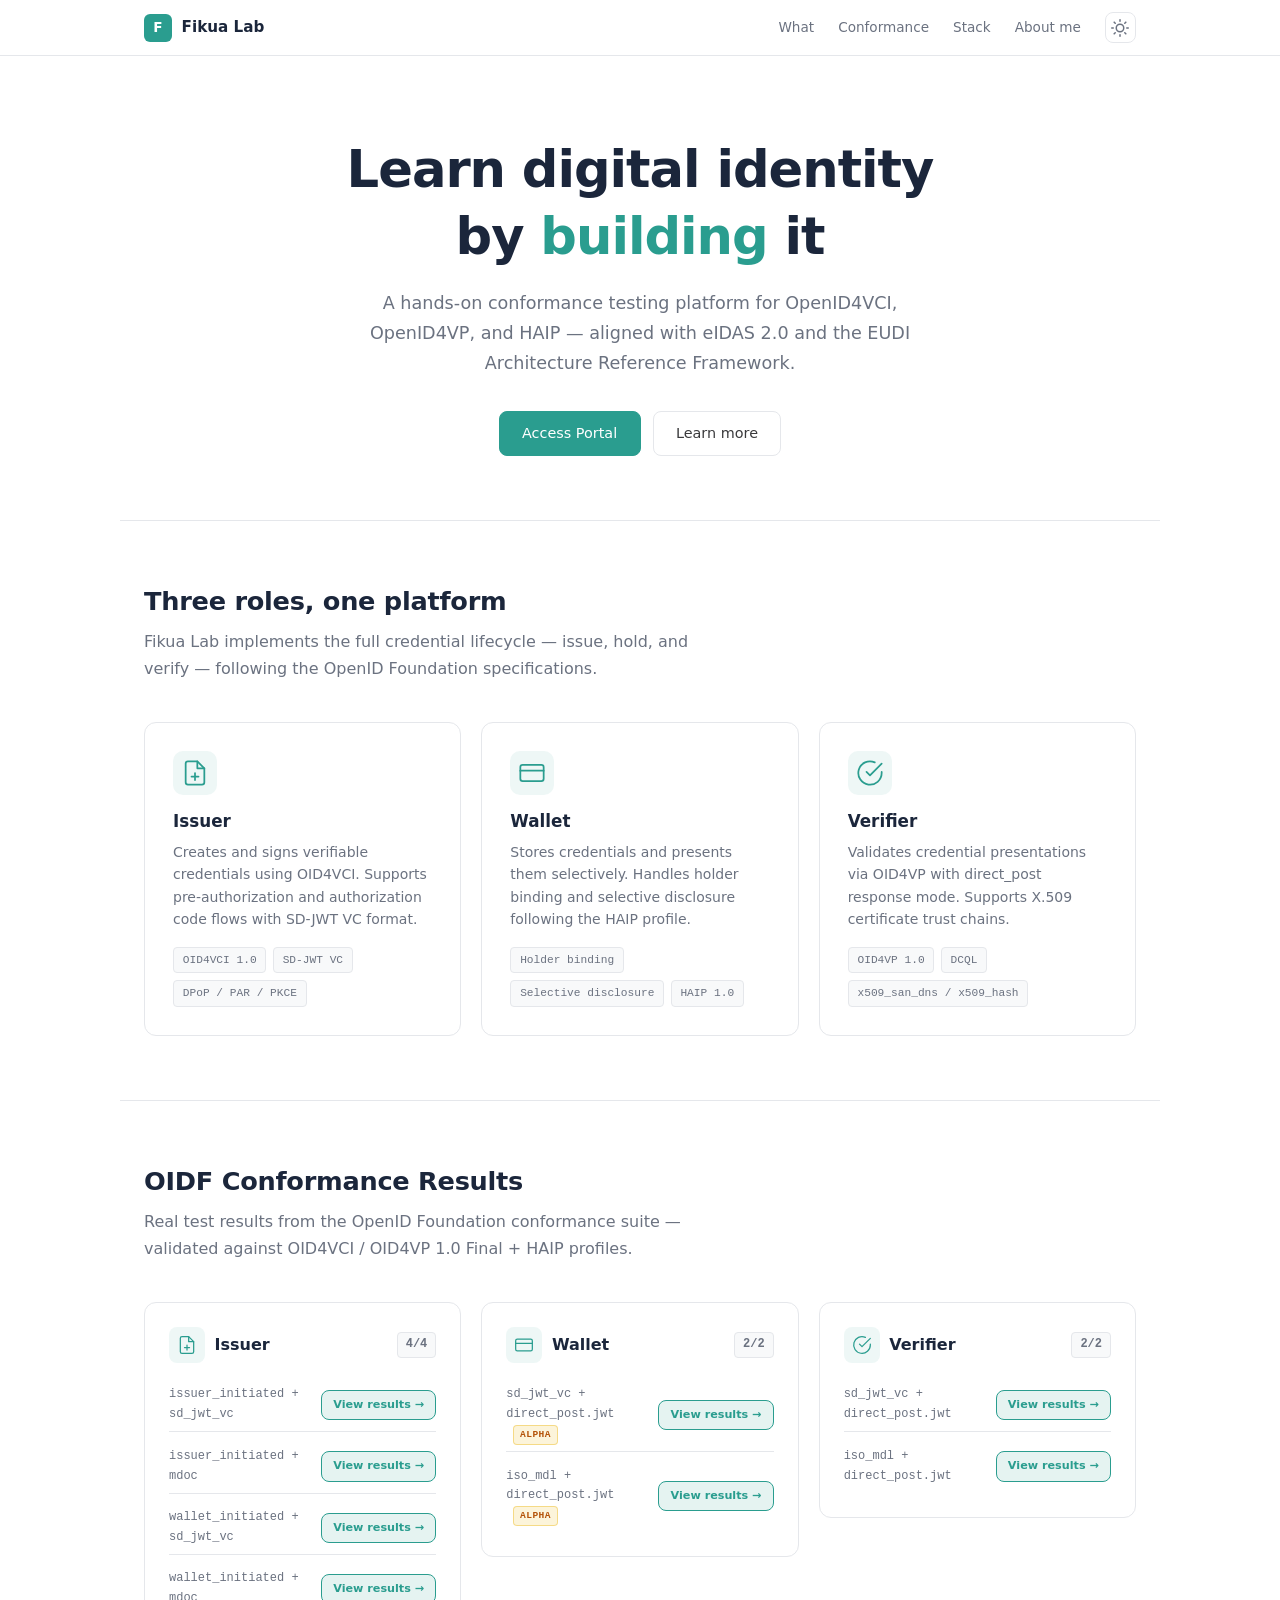
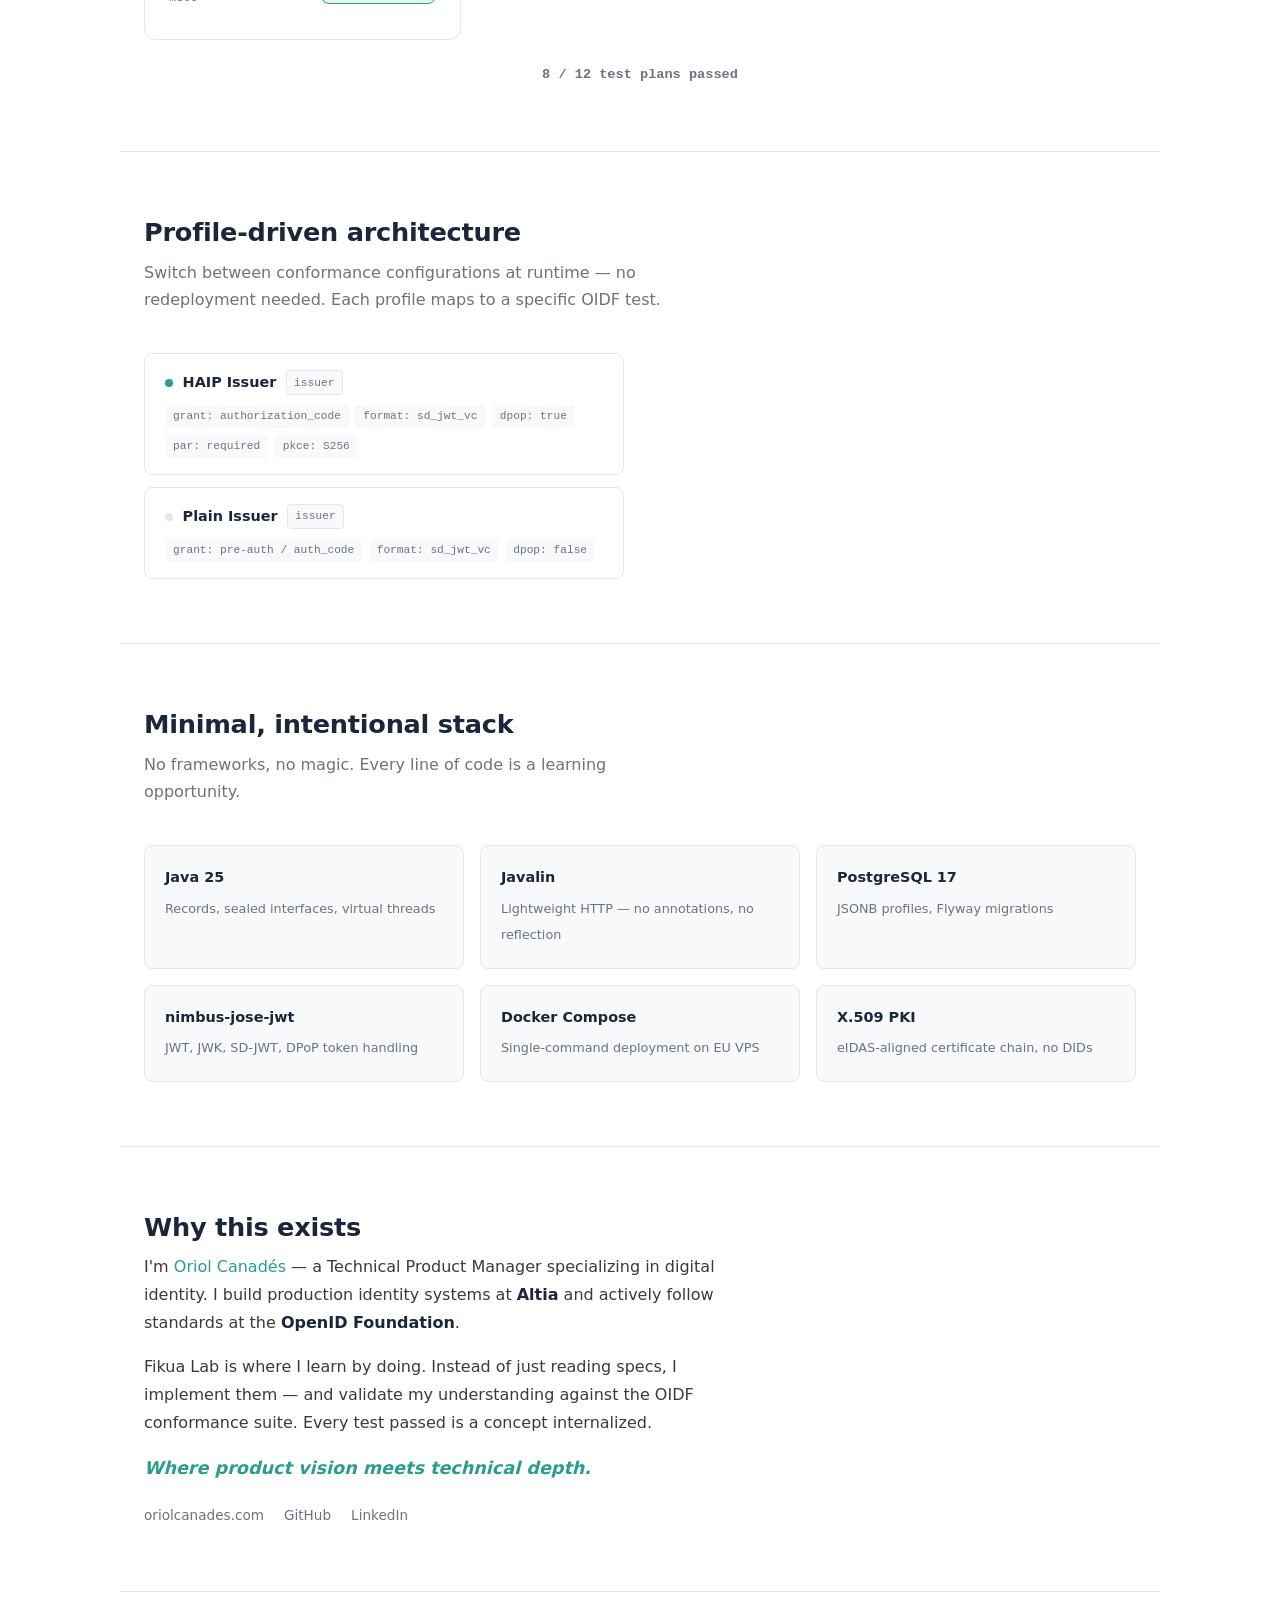
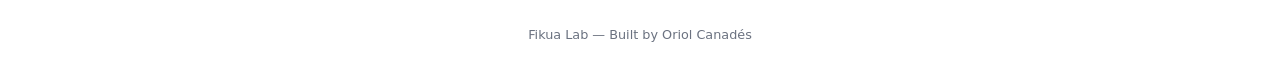
==== commit c54d7a8b: "feat: add passed iso_mdl Wallet plan (alpha) to OIDF Conformance Results OID4VP 1.0 Final + HAIP wal" ====
--- a/public/index.html
+++ b/public/index.html
@@ -122,12 +122,16 @@
                             <svg width="20" height="20" viewBox="0 0 24 24" fill="none" stroke="currentColor" stroke-width="1.5" stroke-linecap="round" stroke-linejoin="round"><rect x="2" y="5" width="20" height="14" rx="2"/><line x1="2" y1="10" x2="22" y2="10"/></svg>
                         </div>
                         <h3>Wallet</h3>
-                        <span class="conf-card-count">1/1</span>
+                        <span class="conf-card-count">2/2</span>
                     </div>
                     <ul class="conf-config-list">
                         <li class="conf-config-item">
                             <span class="conf-config-name">sd_jwt_vc + direct_post.jwt <span class="conf-tag-alpha">alpha</span></span>
                             <a href="https://demo.certification.openid.net/plan-detail.html?plan=KFvNcVhOTs6hs&amp;public=true" target="_blank" rel="noopener" class="conf-btn conf-btn-passed">View results &rarr;</a>
+                        </li>
+                        <li class="conf-config-item">
+                            <span class="conf-config-name">iso_mdl + direct_post.jwt <span class="conf-tag-alpha">alpha</span></span>
+                            <a href="https://demo.certification.openid.net/plan-detail.html?plan=uk1PHuQKigRiJ&amp;public=true" target="_blank" rel="noopener" class="conf-btn conf-btn-passed">View results &rarr;</a>
                         </li>
                     </ul>
                 </div>
@@ -151,7 +155,7 @@
                     </ul>
                 </div>
             </div>
-            <p class="conf-progress">7 / 12 test plans passed</p>
+            <p class="conf-progress">8 / 12 test plans passed</p>
         </section>
 
         <section class="profiles">
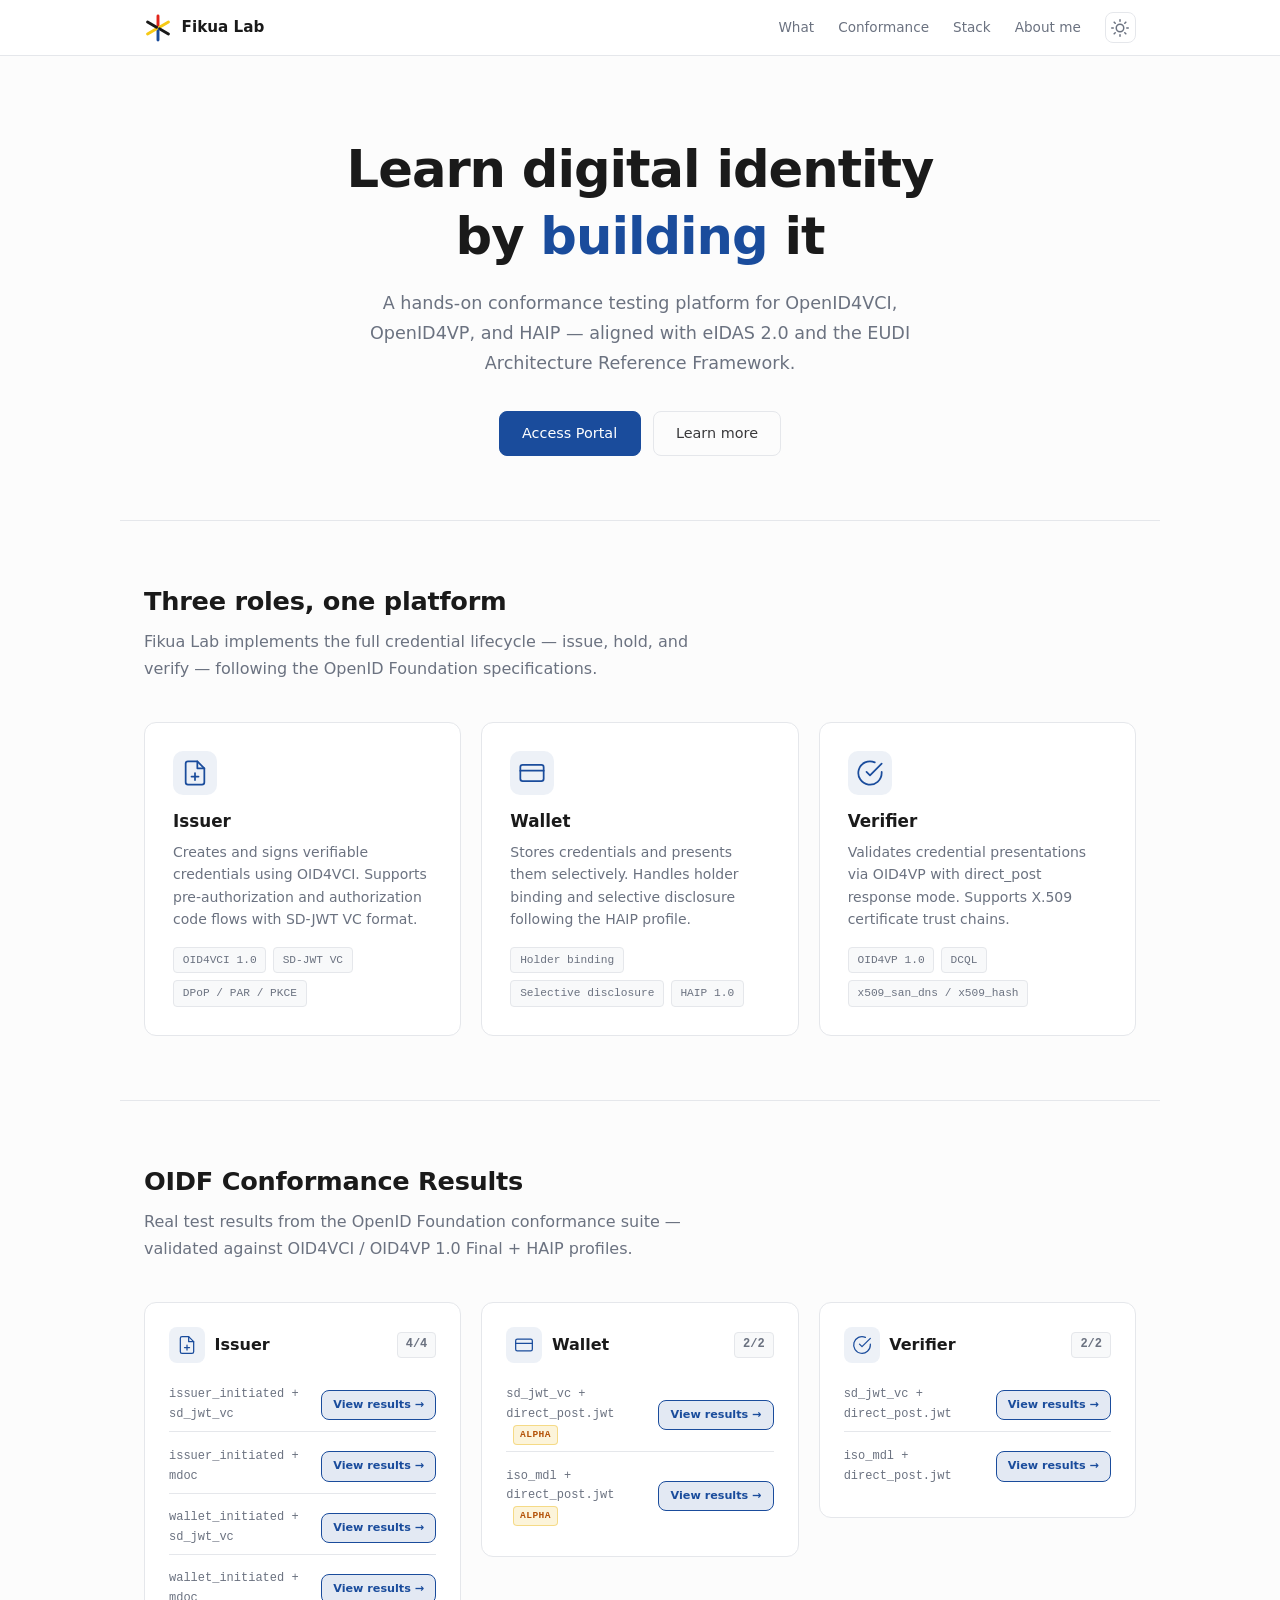
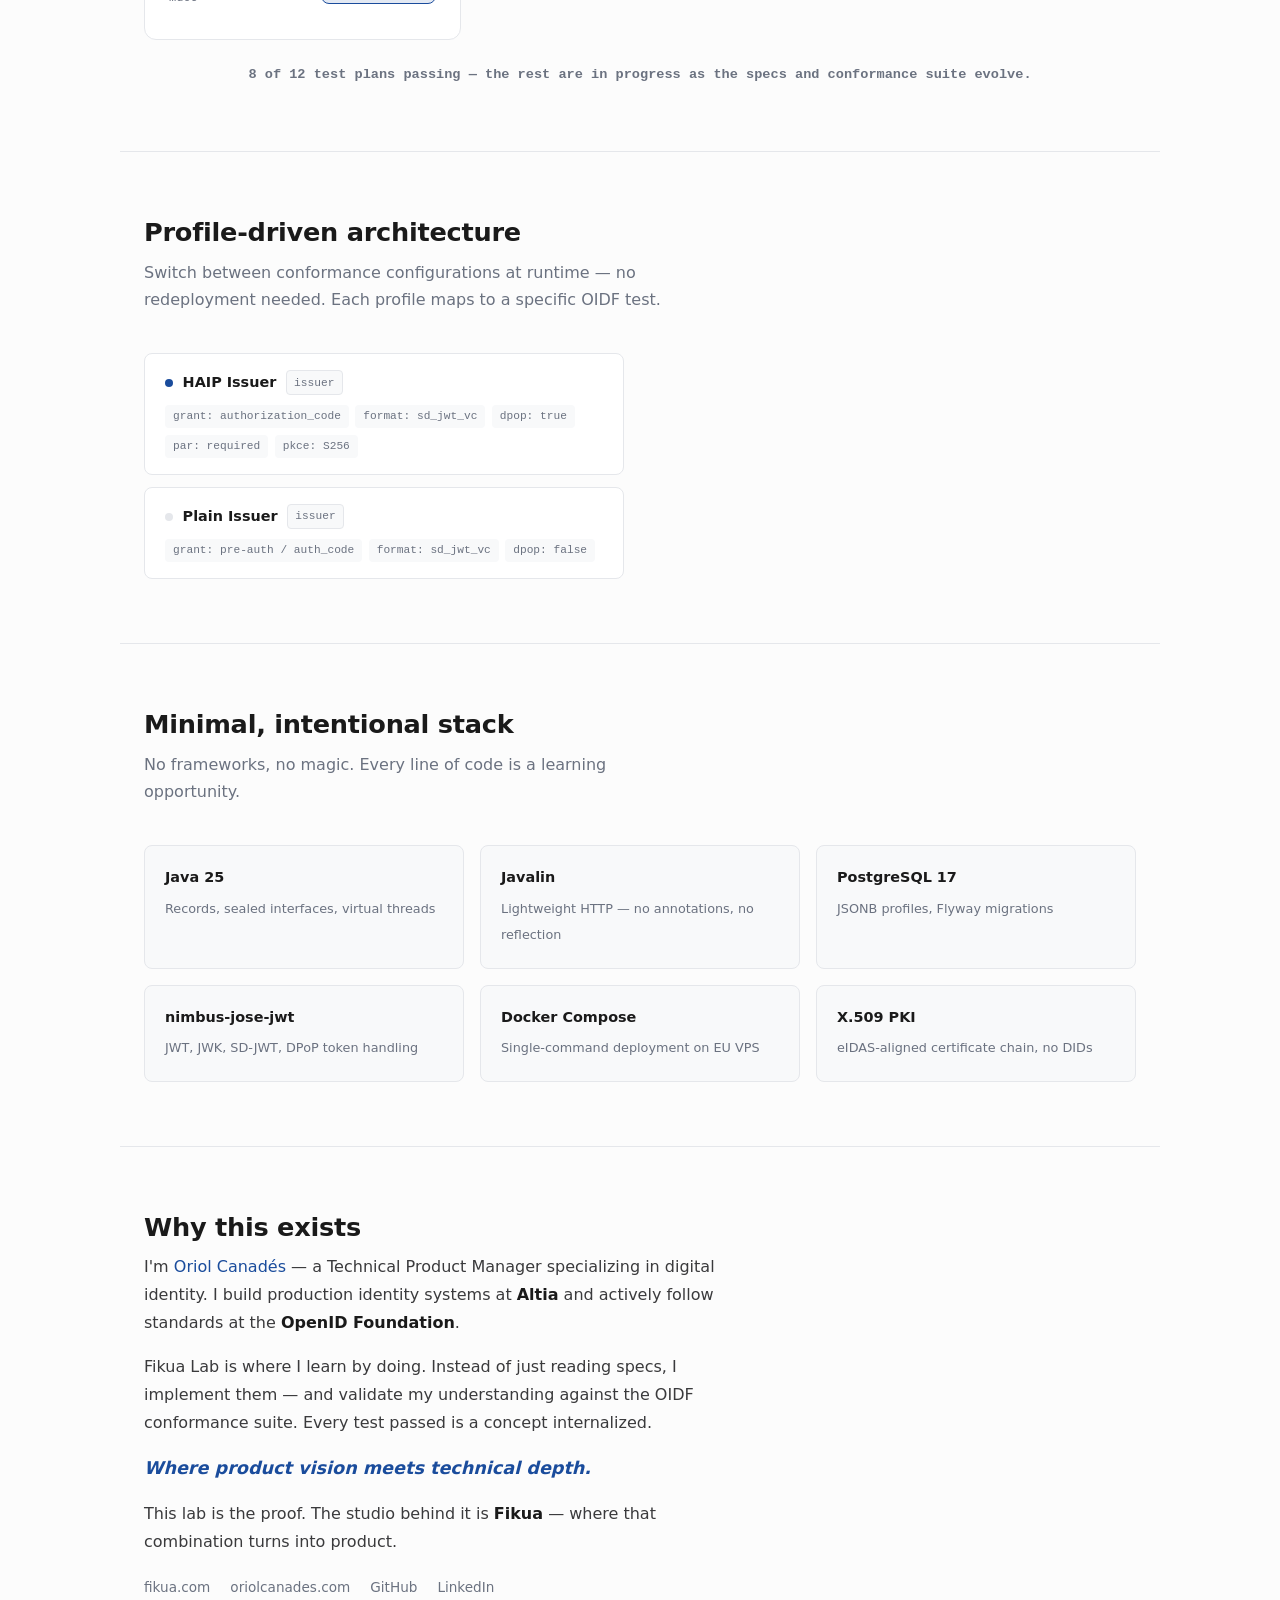
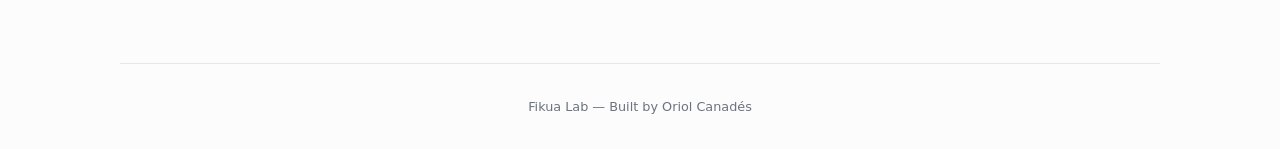
==== commit b397078e: "chore: update landing pages and styles Co-Authored-By: Claude Opus 4.8 (1M context) <noreply@anthrop" ====
--- a/public/index.html
+++ b/public/index.html
@@ -5,7 +5,7 @@
     <meta name="viewport" content="width=device-width, initial-scale=1.0">
     <title>Fikua Lab — Digital Identity Learning Lab</title>
     <meta name="description" content="A hands-on learning lab for OpenID Foundation digital identity protocols. Issuer, Wallet, and Verifier conformance testing aligned with eIDAS 2.0 and EUDI ARF.">
-    <meta name="theme-color" content="#1B263B">
+    <meta name="theme-color" content="#1A1A1A">
     <link rel="icon" type="image/svg+xml" href="favicon.svg">
     <link rel="stylesheet" href="style.css">
 </head>
@@ -13,7 +13,16 @@
     <nav class="nav">
         <div class="nav-inner">
             <a href="/" class="nav-brand">
-                <span class="nav-logo">F</span>
+                <span class="nav-logo">
+                    <svg xmlns="http://www.w3.org/2000/svg" viewBox="0 0 500 500" fill="none" role="img" aria-label="Fikua">
+                        <line x1="250.00" y1="220.00" x2="250.00" y2="35.00" stroke="#E1241A" stroke-width="52" stroke-linecap="round"/>
+                        <line x1="275.98" y1="235.00" x2="436.20" y2="142.50" stroke="#F6C915" stroke-width="52" stroke-linecap="round"/>
+                        <line x1="275.98" y1="265.00" x2="436.20" y2="357.50" stroke="#1A1A1A" stroke-width="52" stroke-linecap="round"/>
+                        <line x1="250.00" y1="280.00" x2="250.00" y2="465.00" stroke="#1A4C9C" stroke-width="52" stroke-linecap="round"/>
+                        <line x1="224.02" y1="265.00" x2="63.80" y2="357.50" stroke="#F6C915" stroke-width="52" stroke-linecap="round"/>
+                        <line x1="224.02" y1="235.00" x2="63.80" y2="142.50" stroke="#1A1A1A" stroke-width="52" stroke-linecap="round"/>
+                    </svg>
+                </span>
                 <span class="nav-name">Fikua Lab</span>
             </a>
             <div class="nav-links">
@@ -155,7 +164,7 @@
                     </ul>
                 </div>
             </div>
-            <p class="conf-progress">8 / 12 test plans passed</p>
+            <p class="conf-progress">8 of 12 test plans passing — the rest are in progress as the specs and conformance suite evolve.</p>
         </section>
 
         <section class="profiles">
@@ -234,7 +243,11 @@
                     Every test passed is a concept internalized.
                 </p>
                 <p class="about-tagline">Where product vision meets technical depth.</p>
+                <p>
+                    This lab is the proof. The studio behind it is <a href="https://fikua.com" target="_blank" rel="noopener"><strong>Fikua</strong></a> — where that combination turns into product.
+                </p>
                 <div class="about-links">
+                    <a href="https://fikua.com" target="_blank" rel="noopener">fikua.com</a>
                     <a href="https://oriolcanades.com" target="_blank" rel="noopener">oriolcanades.com</a>
                     <a href="https://github.com/oriolcanades" target="_blank" rel="noopener">GitHub</a>
                     <a href="https://linkedin.com/in/oriolcanades" target="_blank" rel="noopener">LinkedIn</a>
--- a/public/style.css
+++ b/public/style.css
@@ -1,22 +1,23 @@
 /* ============================================
    Fikua Lab — Landing Page
-   Color system: Teal (#2A9D8F) + Berry (#c2185b)
+   Color system: Joan Miró — vermilion #E1241A, cobalt #1A4C9C,
+   cadmium yellow #F6C915, black #1A1A1A on warm paper #FCFCFC.
    Shared neutrals with oriolcanades.com
    ============================================ */
 
 /* --- Light mode (default) --- */
 :root {
-    --accent: #2A9D8F;
-    --accent-hover: #238578;
-    --accent-subtle: rgba(42, 157, 143, 0.08);
-    --berry: #c2185b;
-    --berry-hover: #a11445;
-    --berry-subtle: rgba(194, 24, 91, 0.08);
-
-    --heading: #1B263B;
+    --accent: #1A4C9C;
+    --accent-hover: #143b78;
+    --accent-subtle: rgba(26, 76, 156, 0.08);
+    --vermilion: #E1241A;
+    --vermilion-hover: #b41b13;
+    --vermilion-subtle: rgba(225, 36, 26, 0.08);
+
+    --heading: #1A1A1A;
     --text: #3A3A3C;
     --text-muted: #6B7280;
-    --bg: #ffffff;
+    --bg: #FCFCFC;
     --bg-alt: #f8f9fa;
     --surface: #ffffff;
     --border: #e5e7eb;
@@ -30,12 +31,12 @@
 
 /* --- Dark mode --- */
 [data-theme="dark"] {
-    --accent: #2dd4bf;
-    --accent-hover: #5eead4;
-    --accent-subtle: rgba(45, 212, 191, 0.1);
-    --berry: #f06292;
-    --berry-hover: #f48fb1;
-    --berry-subtle: rgba(240, 98, 146, 0.1);
+    --accent: #6FA0E8;
+    --accent-hover: #9cc0f3;
+    --accent-subtle: rgba(111, 160, 232, 0.1);
+    --vermilion: #F6C915;
+    --vermilion-hover: #f8d65a;
+    --vermilion-subtle: rgba(246, 201, 21, 0.12);
 
     --heading: #e2e8f0;
     --text: #cbd5e1;
@@ -103,12 +104,18 @@
     justify-content: center;
     width: 28px;
     height: 28px;
-    background: var(--accent);
-    color: #fff;
-    border-radius: 6px;
-    font-weight: 700;
-    font-size: 0.85rem;
-}
+}
+
+.nav-logo svg {
+    width: 100%;
+    height: 100%;
+    display: block;
+}
+
+/* On the dark surface the black diagonals would vanish — lift them to paper
+   and brighten cobalt, per the brand system's on-dark rules. */
+[data-theme="dark"] .nav-logo svg line[stroke="#1A1A1A"] { stroke: #FCFCFC; }
+[data-theme="dark"] .nav-logo svg line[stroke="#1A4C9C"] { stroke: #3D7BD6; }
 
 .nav-links {
     display: flex;
@@ -158,9 +165,9 @@
     font-weight: 600;
     text-transform: uppercase;
     letter-spacing: 0.06em;
-    color: var(--berry);
-    background: var(--berry-subtle);
-    border: 1px solid var(--berry);
+    color: var(--vermilion);
+    background: var(--vermilion-subtle);
+    border: 1px solid var(--vermilion);
     border-radius: 20px;
     padding: 0.3rem 0.9rem;
     margin-bottom: 1.5rem;
@@ -424,15 +431,15 @@
 }
 
 .conf-btn-passed {
-    background: rgba(42, 157, 143, 0.12);
+    background: rgba(26, 76, 156, 0.12);
     color: var(--accent);
     border: 1px solid var(--accent);
     cursor: pointer;
 }
 
 .conf-btn-passed:hover {
-    background: rgba(42, 157, 143, 0.2);
-    box-shadow: 0 1px 4px rgba(42, 157, 143, 0.15);
+    background: rgba(26, 76, 156, 0.2);
+    box-shadow: 0 1px 4px rgba(26, 76, 156, 0.15);
     color: var(--accent);
 }
 
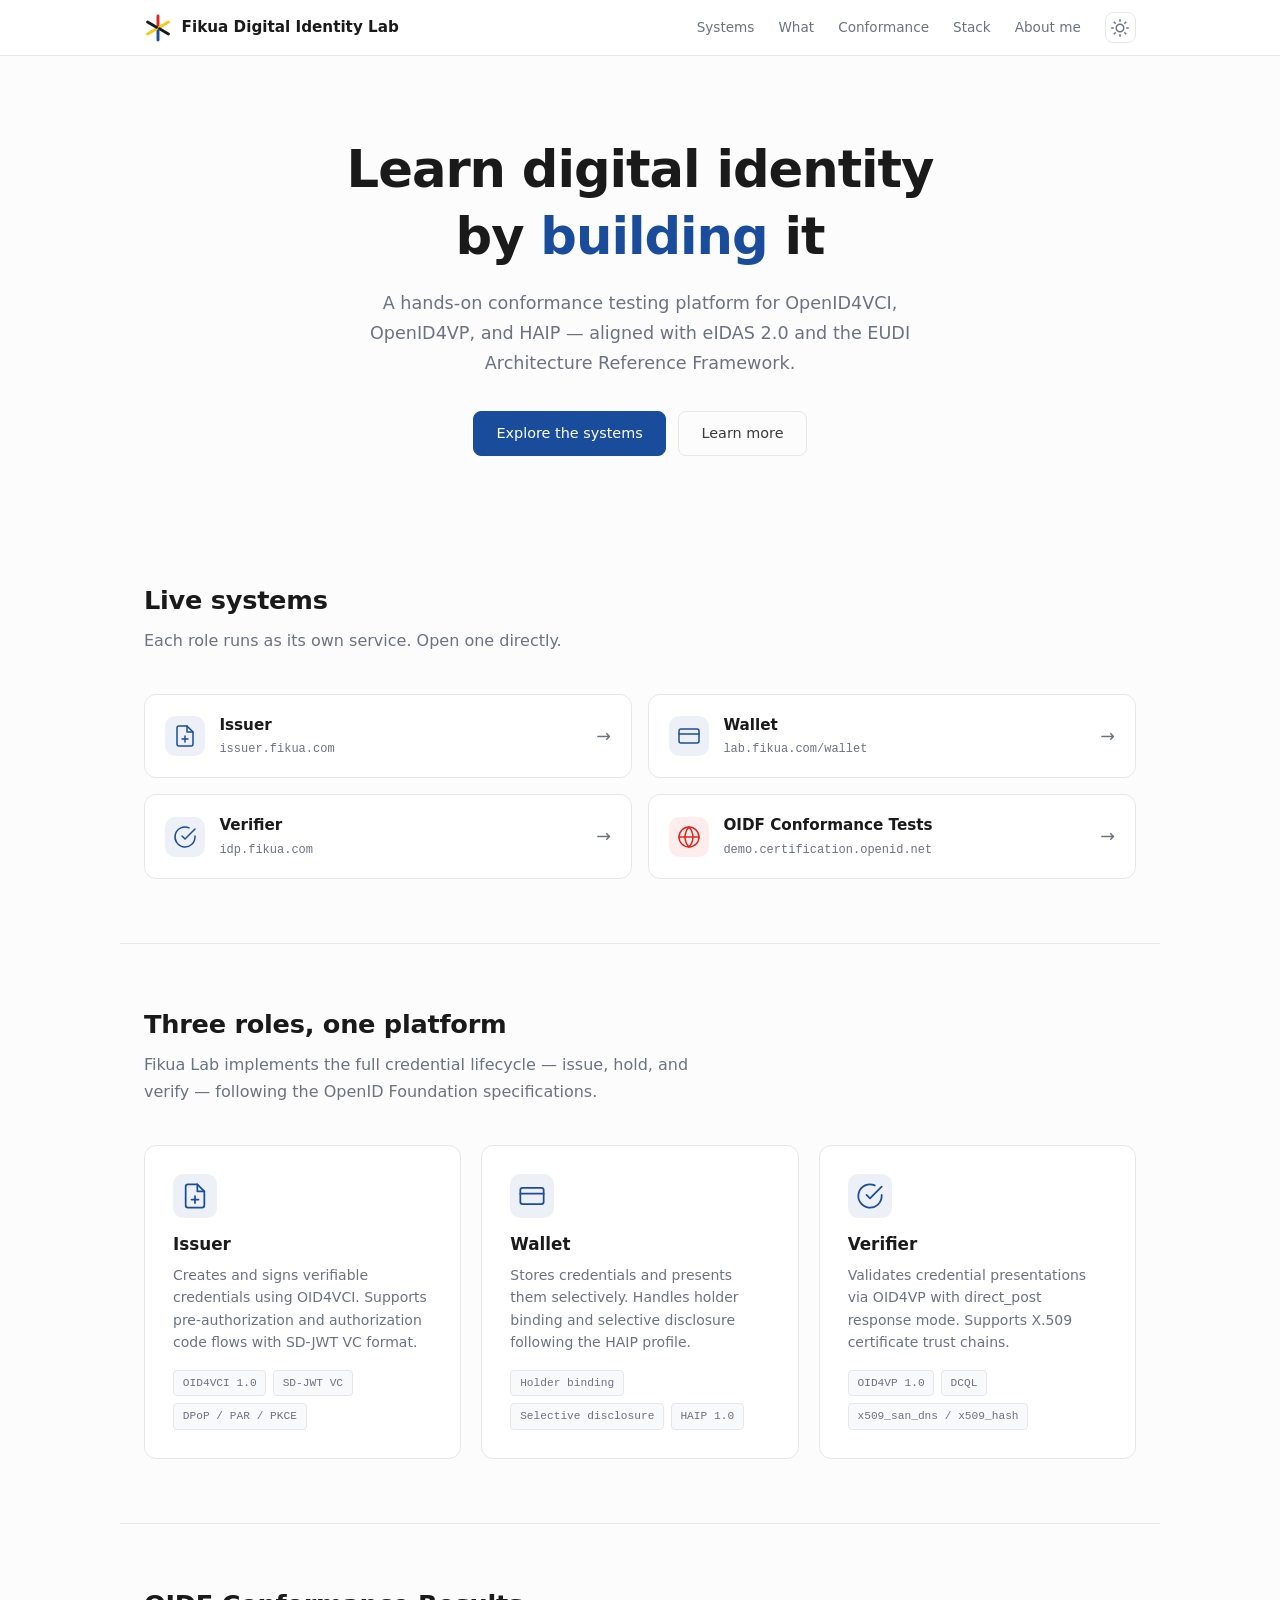
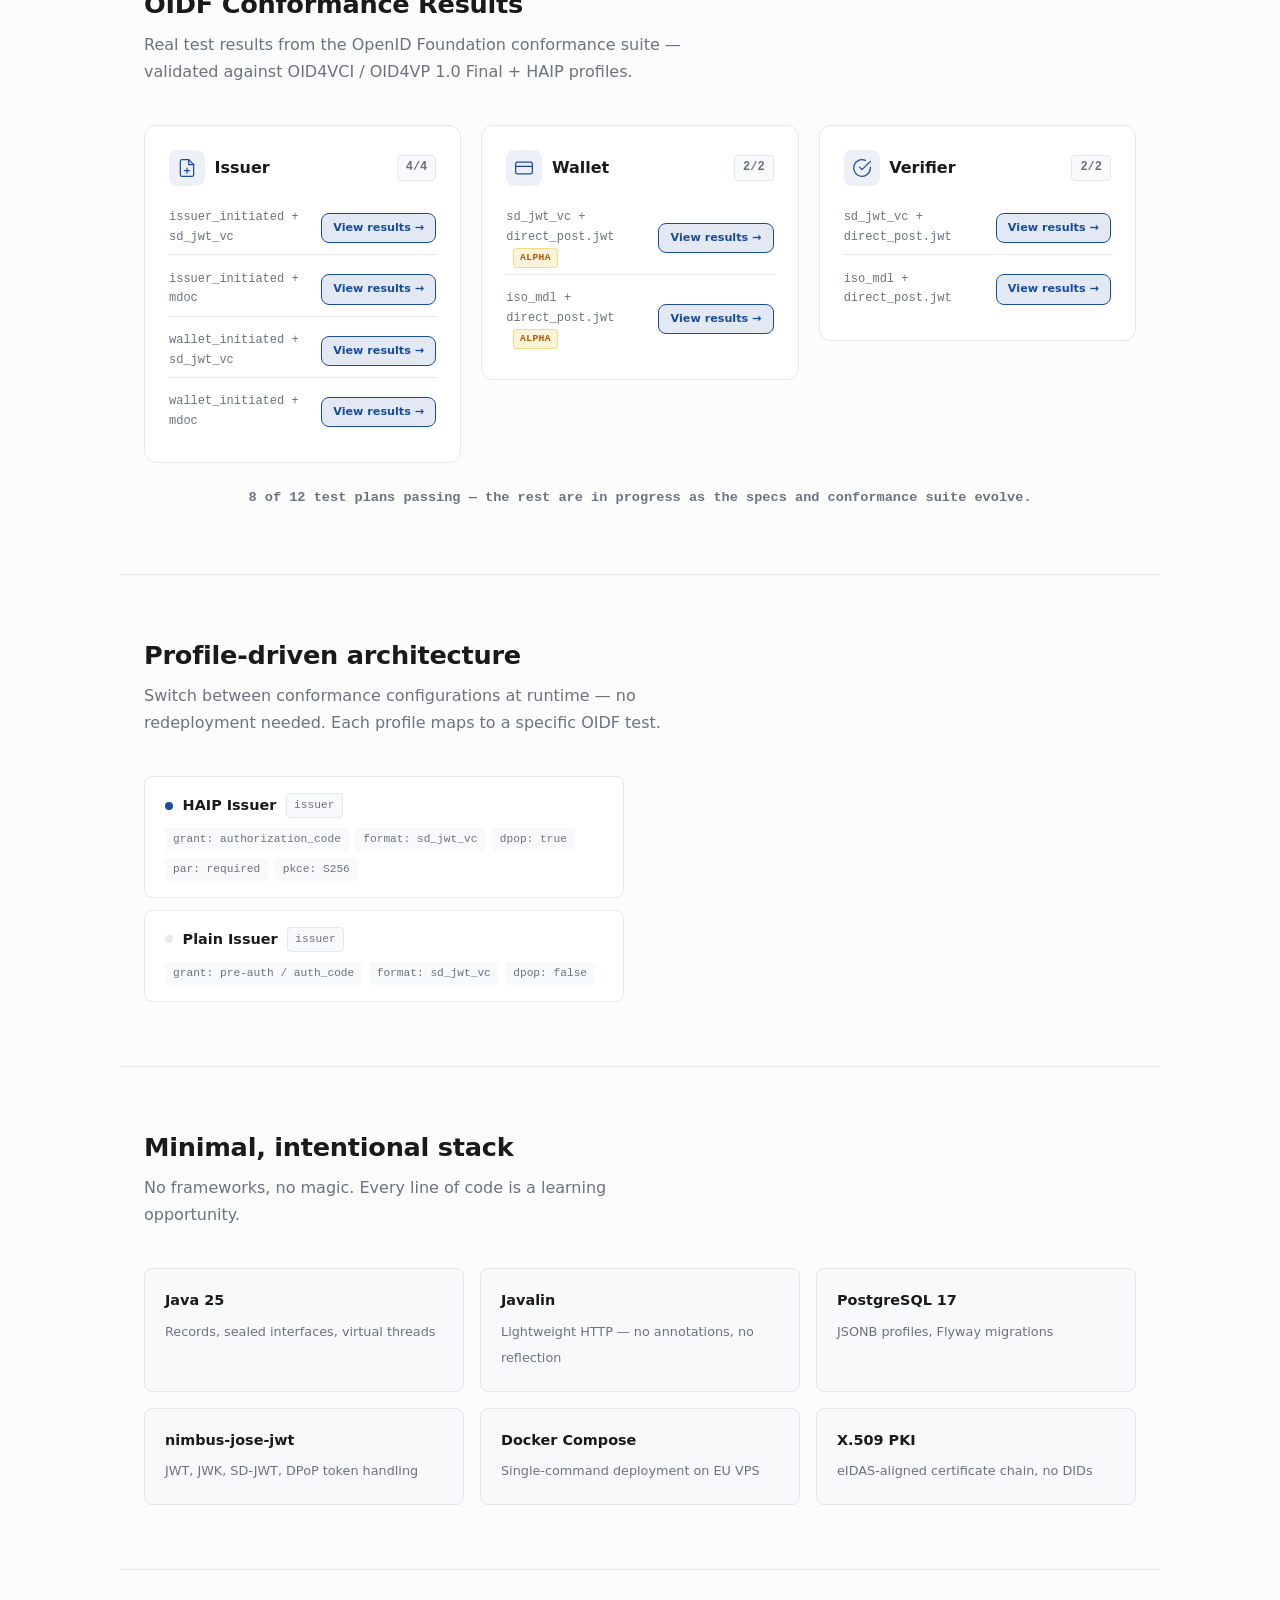
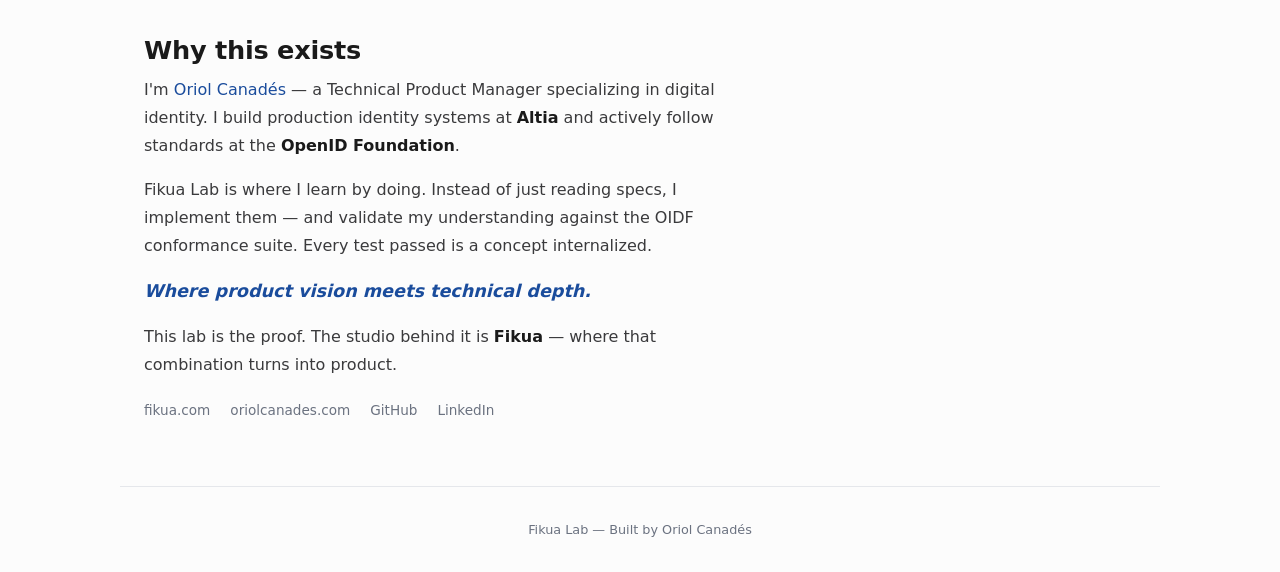
==== commit 3ac5bef8: "Rename to Fikua Digital Identity Lab, add Systems section, drop portal link Portal is retired (profi" ====
--- a/public/index.html
+++ b/public/index.html
@@ -3,7 +3,7 @@
 <head>
     <meta charset="UTF-8">
     <meta name="viewport" content="width=device-width, initial-scale=1.0">
-    <title>Fikua Lab — Digital Identity Learning Lab</title>
+    <title>Fikua Digital Identity Lab</title>
     <meta name="description" content="A hands-on learning lab for OpenID Foundation digital identity protocols. Issuer, Wallet, and Verifier conformance testing aligned with eIDAS 2.0 and EUDI ARF.">
     <meta name="theme-color" content="#1A1A1A">
     <link rel="icon" type="image/svg+xml" href="favicon.svg">
@@ -23,9 +23,10 @@
                         <line x1="224.02" y1="235.00" x2="63.80" y2="142.50" stroke="#1A1A1A" stroke-width="52" stroke-linecap="round"/>
                     </svg>
                 </span>
-                <span class="nav-name">Fikua Lab</span>
+                <span class="nav-name">Fikua Digital Identity Lab</span>
             </a>
             <div class="nav-links">
+                <a href="#systems">Systems</a>
                 <a href="#what">What</a>
                 <a href="#how">Conformance</a>
                 <a href="#stack">Stack</a>
@@ -46,8 +47,55 @@
                 and HAIP — aligned with eIDAS 2.0 and the EUDI Architecture Reference Framework.
             </p>
             <div class="hero-actions">
-                <a href="/portal" class="btn btn-primary">Access Portal</a>
+                <a href="#systems" class="btn btn-primary">Explore the systems</a>
                 <a href="#what" class="btn btn-secondary">Learn more</a>
+            </div>
+        </section>
+
+        <section class="systems" id="systems">
+            <h2>Live systems</h2>
+            <p class="section-sub">Each role runs as its own service. Open one directly.</p>
+            <div class="systems-grid">
+                <a href="https://issuer.fikua.com" target="_blank" rel="noopener" class="system-card">
+                    <div class="system-icon issuer-icon">
+                        <svg width="24" height="24" viewBox="0 0 24 24" fill="none" stroke="currentColor" stroke-width="1.5" stroke-linecap="round" stroke-linejoin="round"><path d="M14 2H6a2 2 0 0 0-2 2v16a2 2 0 0 0 2 2h12a2 2 0 0 0 2-2V8z"/><polyline points="14 2 14 8 20 8"/><line x1="12" y1="18" x2="12" y2="12"/><line x1="9" y1="15" x2="15" y2="15"/></svg>
+                    </div>
+                    <div class="system-info">
+                        <strong>Issuer</strong>
+                        <span>issuer.fikua.com</span>
+                    </div>
+                    <span class="system-arrow">&rarr;</span>
+                </a>
+                <a href="https://lab.fikua.com/wallet" target="_blank" rel="noopener" class="system-card">
+                    <div class="system-icon holder-icon">
+                        <svg width="24" height="24" viewBox="0 0 24 24" fill="none" stroke="currentColor" stroke-width="1.5" stroke-linecap="round" stroke-linejoin="round"><rect x="2" y="5" width="20" height="14" rx="2"/><line x1="2" y1="10" x2="22" y2="10"/></svg>
+                    </div>
+                    <div class="system-info">
+                        <strong>Wallet</strong>
+                        <span>lab.fikua.com/wallet</span>
+                    </div>
+                    <span class="system-arrow">&rarr;</span>
+                </a>
+                <a href="https://idp.fikua.com" target="_blank" rel="noopener" class="system-card">
+                    <div class="system-icon verifier-icon">
+                        <svg width="24" height="24" viewBox="0 0 24 24" fill="none" stroke="currentColor" stroke-width="1.5" stroke-linecap="round" stroke-linejoin="round"><path d="M22 11.08V12a10 10 0 1 1-5.93-9.14"/><polyline points="22 4 12 14.01 9 11.01"/></svg>
+                    </div>
+                    <div class="system-info">
+                        <strong>Verifier</strong>
+                        <span>idp.fikua.com</span>
+                    </div>
+                    <span class="system-arrow">&rarr;</span>
+                </a>
+                <a href="https://demo.certification.openid.net/index.html" target="_blank" rel="noopener" class="system-card system-card--external">
+                    <div class="system-icon oidf-icon">
+                        <svg width="24" height="24" viewBox="0 0 24 24" fill="none" stroke="currentColor" stroke-width="1.5" stroke-linecap="round" stroke-linejoin="round"><circle cx="12" cy="12" r="10"/><path d="M2 12h20"/><path d="M12 2a15.3 15.3 0 0 1 4 10 15.3 15.3 0 0 1-4 10 15.3 15.3 0 0 1-4-10 15.3 15.3 0 0 1 4-10z"/></svg>
+                    </div>
+                    <div class="system-info">
+                        <strong>OIDF Conformance Tests</strong>
+                        <span>demo.certification.openid.net</span>
+                    </div>
+                    <span class="system-arrow">&rarr;</span>
+                </a>
             </div>
         </section>
 
--- a/public/style.css
+++ b/public/style.css
@@ -260,6 +260,70 @@
     line-height: 1.7;
 }
 
+/* --- Systems --- */
+.systems-grid {
+    display: grid;
+    grid-template-columns: repeat(2, 1fr);
+    gap: 1rem;
+}
+
+.system-card {
+    display: flex;
+    align-items: center;
+    gap: 0.9rem;
+    background: var(--surface);
+    border: 1px solid var(--border);
+    border-radius: var(--radius-lg);
+    padding: 1.1rem 1.25rem;
+    transition: border-color 0.15s, box-shadow 0.15s;
+}
+
+.system-card:hover {
+    border-color: var(--accent);
+    box-shadow: 0 0 0 1px var(--accent-subtle);
+}
+
+.system-icon {
+    width: 40px;
+    height: 40px;
+    border-radius: 10px;
+    display: inline-flex;
+    align-items: center;
+    justify-content: center;
+    flex-shrink: 0;
+    background: var(--accent-subtle);
+    color: var(--accent);
+}
+
+.system-card--external .oidf-icon {
+    background: var(--vermilion-subtle);
+    color: var(--vermilion);
+}
+
+.system-info {
+    display: flex;
+    flex-direction: column;
+    gap: 0.15rem;
+    flex: 1;
+    min-width: 0;
+}
+
+.system-info strong {
+    font-size: 0.95rem;
+    color: var(--heading);
+}
+
+.system-info span {
+    font-size: 0.75rem;
+    font-family: var(--mono);
+    color: var(--text-muted);
+}
+
+.system-arrow {
+    color: var(--text-muted);
+    font-size: 1.1rem;
+}
+
 /* --- Roles Grid --- */
 .roles { border-top: 1px solid var(--border); }
 
@@ -622,7 +686,8 @@
 
     .roles-grid,
     .conformance-grid,
-    .stack-grid {
+    .stack-grid,
+    .systems-grid {
         grid-template-columns: 1fr;
     }
 
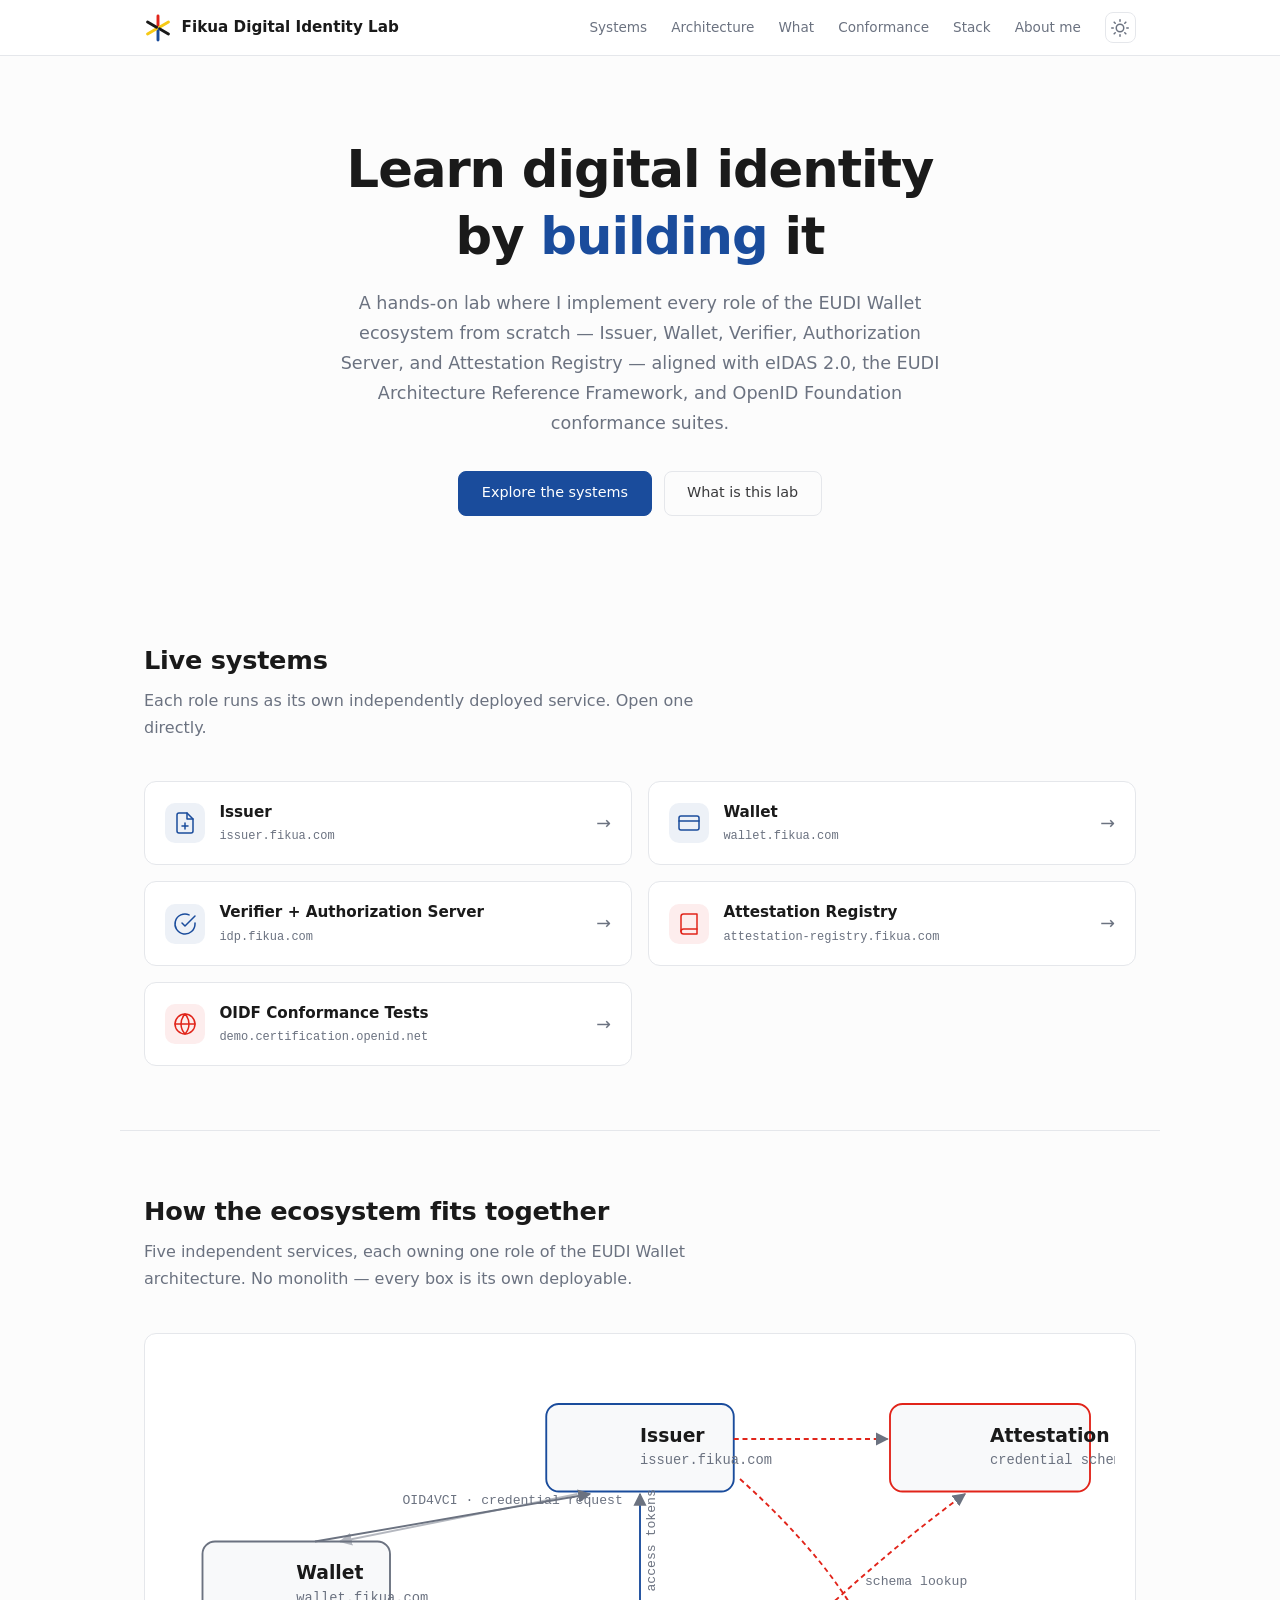
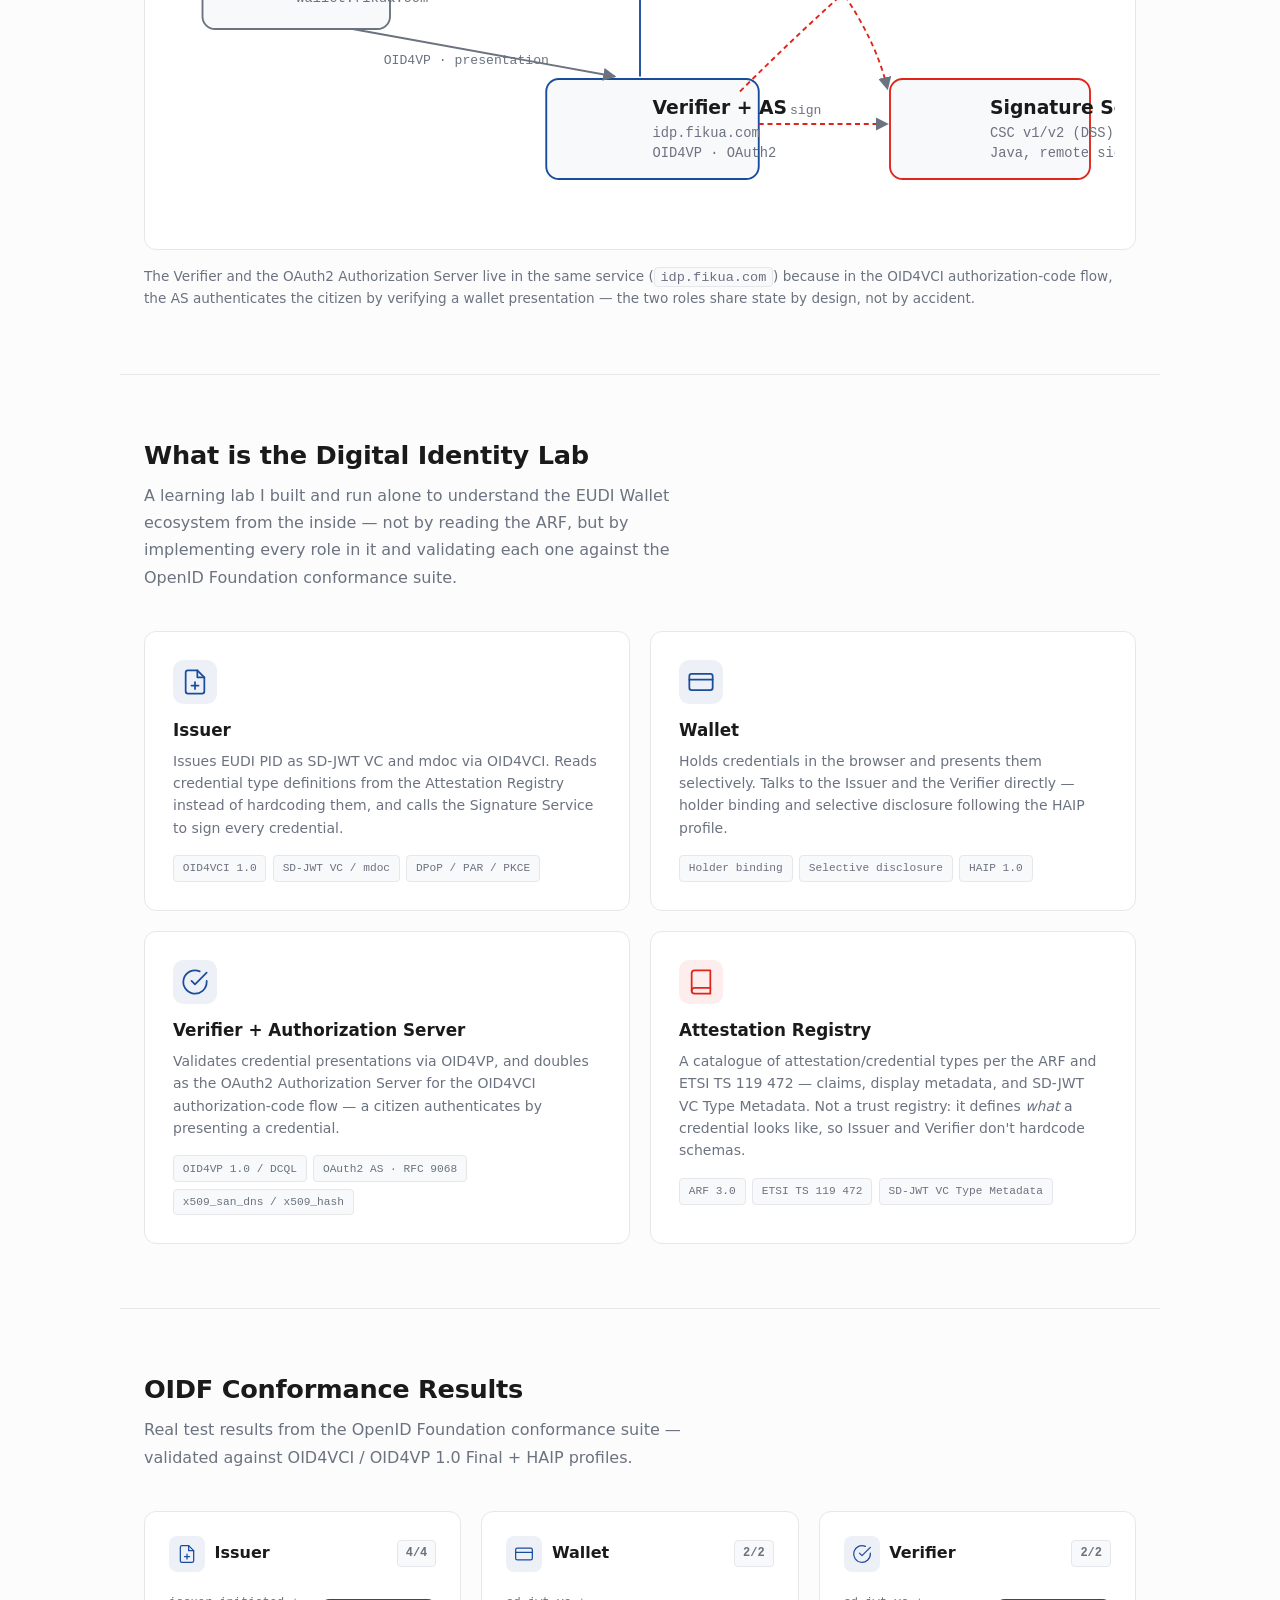
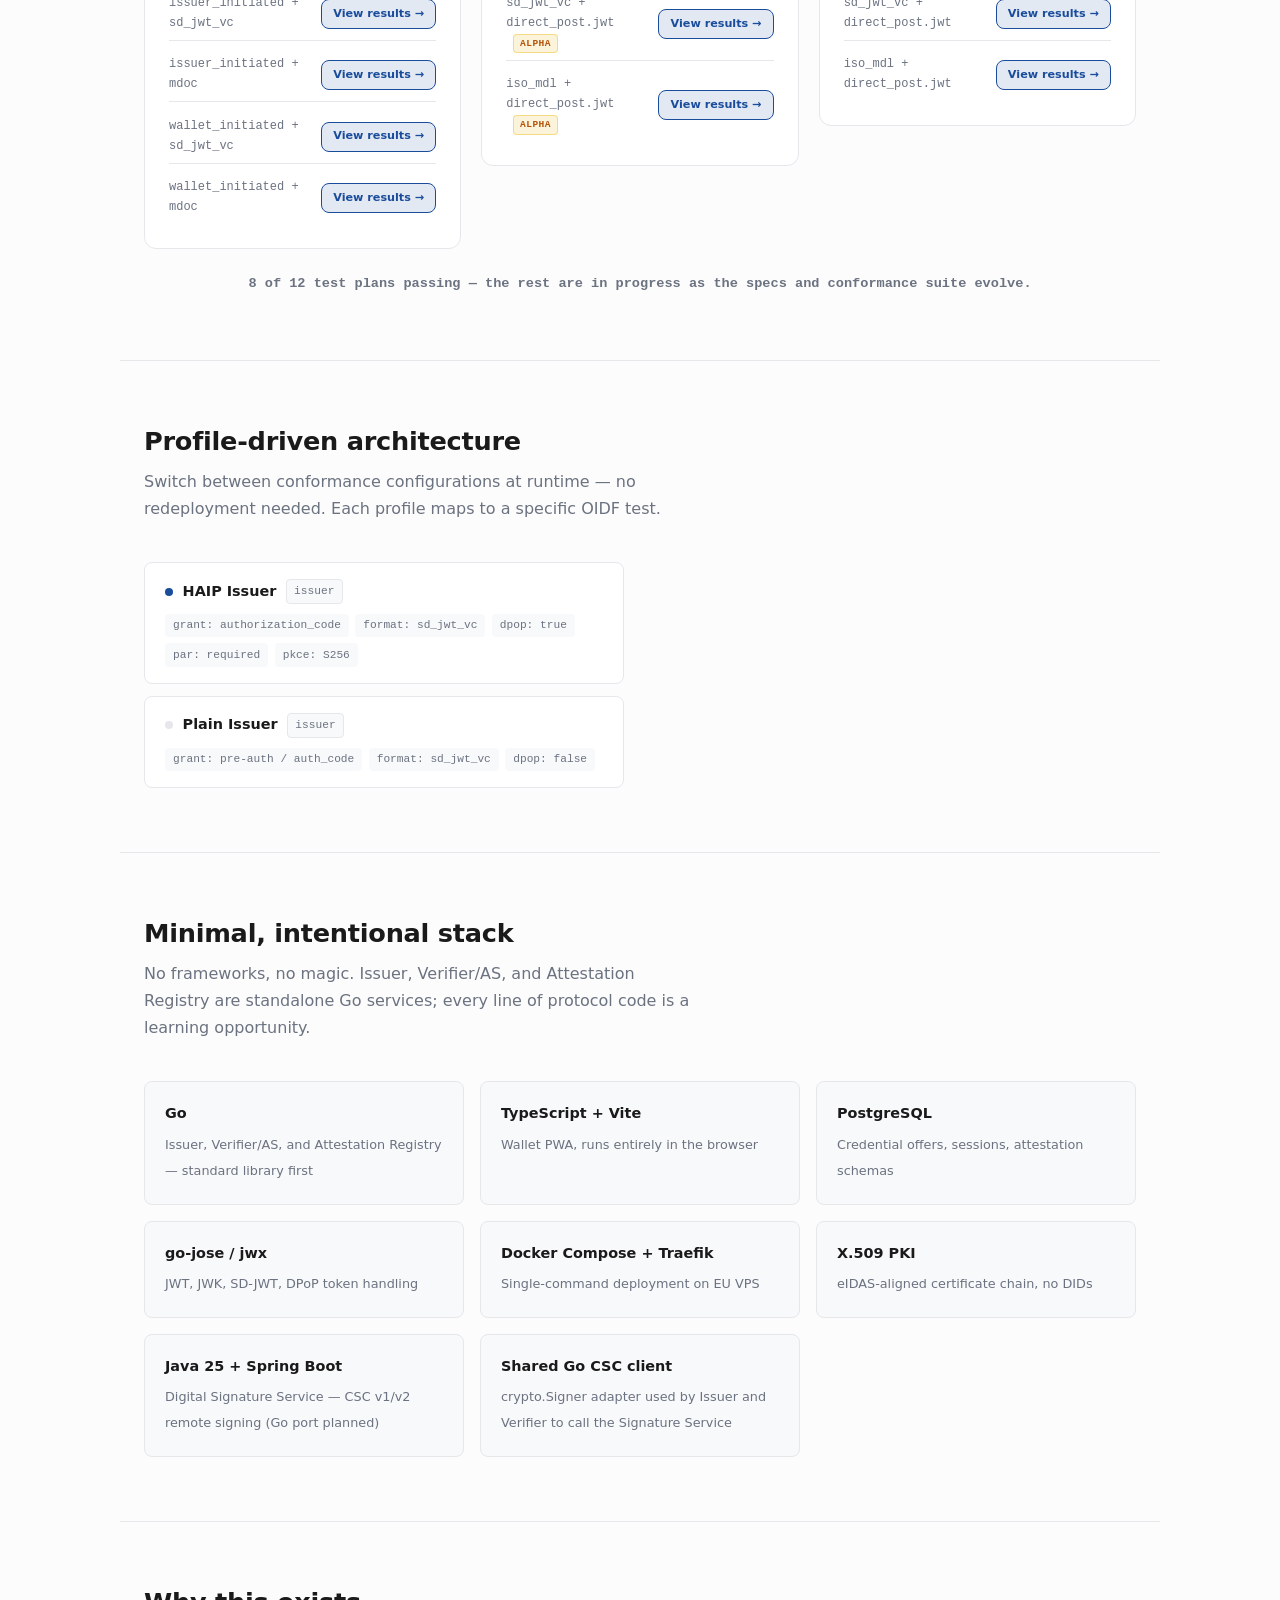
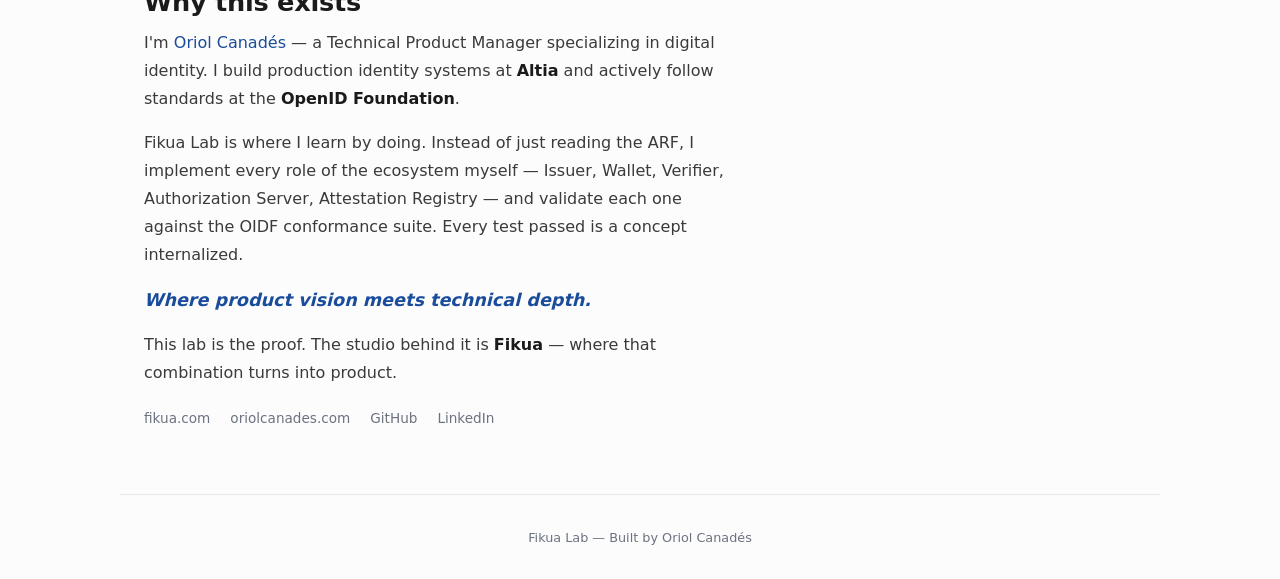
==== commit fe9f4057: "Update landing content: Go stack, Attestation Registry, architecture diagram Corrects the stack sect" ====
--- a/public/index.html
+++ b/public/index.html
@@ -27,6 +27,7 @@
             </a>
             <div class="nav-links">
                 <a href="#systems">Systems</a>
+                <a href="#architecture">Architecture</a>
                 <a href="#what">What</a>
                 <a href="#how">Conformance</a>
                 <a href="#stack">Stack</a>
@@ -43,18 +44,20 @@
         <section class="hero">
             <h1>Learn digital identity<br>by <span class="highlight">building</span> it</h1>
             <p class="hero-sub">
-                A hands-on conformance testing platform for OpenID4VCI, OpenID4VP,
-                and HAIP — aligned with eIDAS 2.0 and the EUDI Architecture Reference Framework.
+                A hands-on lab where I implement every role of the EUDI Wallet ecosystem
+                from scratch — Issuer, Wallet, Verifier, Authorization Server, and Attestation
+                Registry — aligned with eIDAS 2.0, the EUDI Architecture Reference Framework,
+                and OpenID Foundation conformance suites.
             </p>
             <div class="hero-actions">
                 <a href="#systems" class="btn btn-primary">Explore the systems</a>
-                <a href="#what" class="btn btn-secondary">Learn more</a>
+                <a href="#what" class="btn btn-secondary">What is this lab</a>
             </div>
         </section>
 
         <section class="systems" id="systems">
             <h2>Live systems</h2>
-            <p class="section-sub">Each role runs as its own service. Open one directly.</p>
+            <p class="section-sub">Each role runs as its own independently deployed service. Open one directly.</p>
             <div class="systems-grid">
                 <a href="https://issuer.fikua.com" target="_blank" rel="noopener" class="system-card">
                     <div class="system-icon issuer-icon">
@@ -66,13 +69,13 @@
                     </div>
                     <span class="system-arrow">&rarr;</span>
                 </a>
-                <a href="https://lab.fikua.com/wallet" target="_blank" rel="noopener" class="system-card">
+                <a href="https://wallet.fikua.com" target="_blank" rel="noopener" class="system-card">
                     <div class="system-icon holder-icon">
                         <svg width="24" height="24" viewBox="0 0 24 24" fill="none" stroke="currentColor" stroke-width="1.5" stroke-linecap="round" stroke-linejoin="round"><rect x="2" y="5" width="20" height="14" rx="2"/><line x1="2" y1="10" x2="22" y2="10"/></svg>
                     </div>
                     <div class="system-info">
                         <strong>Wallet</strong>
-                        <span>lab.fikua.com/wallet</span>
+                        <span>wallet.fikua.com</span>
                     </div>
                     <span class="system-arrow">&rarr;</span>
                 </a>
@@ -81,8 +84,18 @@
                         <svg width="24" height="24" viewBox="0 0 24 24" fill="none" stroke="currentColor" stroke-width="1.5" stroke-linecap="round" stroke-linejoin="round"><path d="M22 11.08V12a10 10 0 1 1-5.93-9.14"/><polyline points="22 4 12 14.01 9 11.01"/></svg>
                     </div>
                     <div class="system-info">
-                        <strong>Verifier</strong>
+                        <strong>Verifier + Authorization Server</strong>
                         <span>idp.fikua.com</span>
+                    </div>
+                    <span class="system-arrow">&rarr;</span>
+                </a>
+                <a href="https://attestation-registry.fikua.com" target="_blank" rel="noopener" class="system-card">
+                    <div class="system-icon registry-icon">
+                        <svg width="24" height="24" viewBox="0 0 24 24" fill="none" stroke="currentColor" stroke-width="1.5" stroke-linecap="round" stroke-linejoin="round"><path d="M4 19.5A2.5 2.5 0 0 1 6.5 17H20"/><path d="M6.5 2H20v20H6.5A2.5 2.5 0 0 1 4 19.5v-15A2.5 2.5 0 0 1 6.5 2z"/></svg>
+                    </div>
+                    <div class="system-info">
+                        <strong>Attestation Registry</strong>
+                        <span>attestation-registry.fikua.com</span>
                     </div>
                     <span class="system-arrow">&rarr;</span>
                 </a>
@@ -99,19 +112,94 @@
             </div>
         </section>
 
+        <section class="architecture" id="architecture">
+            <h2>How the ecosystem fits together</h2>
+            <p class="section-sub">Five independent services, each owning one role of the EUDI Wallet architecture. No monolith — every box is its own deployable.</p>
+            <div class="arch-diagram">
+                <svg viewBox="0 0 760 380" xmlns="http://www.w3.org/2000/svg" class="arch-svg" role="img" aria-label="Architecture diagram: Wallet requests credentials from the Issuer over OID4VCI and presents them to the Verifier over OID4VP. Issuer and Verifier both read credential type definitions from the Attestation Registry and both call the Digital Signature Service to sign. The Verifier doubles as an OAuth2 Authorization Server, issuing access tokens the Issuer trusts.">
+                    <defs>
+                        <marker id="arrow" viewBox="0 0 10 10" refX="9" refY="5" markerWidth="7" markerHeight="7" orient="auto-start-reverse">
+                            <path d="M0 0L10 5L0 10z" class="arch-arrowhead"/>
+                        </marker>
+                    </defs>
+
+                    <!-- Wallet -->
+                    <rect x="30" y="150" width="150" height="70" rx="10" class="arch-box arch-box--holder"/>
+                    <text x="105" y="180" class="arch-label">Wallet</text>
+                    <text x="105" y="198" class="arch-sublabel">wallet.fikua.com</text>
+
+                    <!-- Issuer -->
+                    <rect x="305" y="40" width="150" height="70" rx="10" class="arch-box arch-box--issuer"/>
+                    <text x="380" y="70" class="arch-label">Issuer</text>
+                    <text x="380" y="88" class="arch-sublabel">issuer.fikua.com</text>
+
+                    <!-- IdP: Verifier + AS -->
+                    <rect x="305" y="260" width="170" height="80" rx="10" class="arch-box arch-box--verifier"/>
+                    <text x="390" y="288" class="arch-label">Verifier + AS</text>
+                    <text x="390" y="306" class="arch-sublabel">idp.fikua.com</text>
+                    <text x="390" y="322" class="arch-sublabel">OID4VP · OAuth2</text>
+
+                    <!-- Attestation Registry -->
+                    <rect x="580" y="40" width="160" height="70" rx="10" class="arch-box arch-box--registry"/>
+                    <text x="660" y="70" class="arch-label">Attestation Registry</text>
+                    <text x="660" y="88" class="arch-sublabel">credential schemas</text>
+
+                    <!-- DSS -->
+                    <rect x="580" y="260" width="160" height="80" rx="10" class="arch-box arch-box--dss"/>
+                    <text x="660" y="288" class="arch-label">Signature Service</text>
+                    <text x="660" y="306" class="arch-sublabel">CSC v1/v2 (DSS)</text>
+                    <text x="660" y="322" class="arch-sublabel">Java, remote signing</text>
+
+                    <!-- Wallet -> Issuer (OID4VCI) -->
+                    <path d="M120 150 L340 112" class="arch-edge" marker-end="url(#arrow)"/>
+                    <text x="190" y="120" class="arch-edge-label">OID4VCI · credential request</text>
+
+                    <!-- Issuer -> Wallet (credential) -->
+                    <path d="M330 112 L140 150" class="arch-edge arch-edge--reply" marker-end="url(#arrow)"/>
+
+                    <!-- Wallet -> Verifier (OID4VP) -->
+                    <path d="M150 220 L360 258" class="arch-edge" marker-end="url(#arrow)"/>
+                    <text x="175" y="248" class="arch-edge-label">OID4VP · presentation</text>
+
+                    <!-- Verifier(AS) -> Issuer: access tokens -->
+                    <path d="M380 258 L380 112" class="arch-edge arch-edge--token" marker-end="url(#arrow)"/>
+                    <text x="392" y="190" class="arch-edge-label" transform="rotate(-90 392 190)">access tokens</text>
+
+                    <!-- Issuer -> Registry -->
+                    <path d="M455 68 L578 68" class="arch-edge arch-edge--data" marker-end="url(#arrow)"/>
+
+                    <!-- Verifier -> Registry -->
+                    <path d="M460 270 Q 560 170 640 112" class="arch-edge arch-edge--data" marker-end="url(#arrow)"/>
+                    <text x="560" y="185" class="arch-edge-label">schema lookup</text>
+
+                    <!-- Issuer -> DSS -->
+                    <path d="M460 100 Q 560 190 578 268" class="arch-edge arch-edge--sign" marker-end="url(#arrow)"/>
+
+                    <!-- Verifier -> DSS -->
+                    <path d="M475 296 L578 296" class="arch-edge arch-edge--sign" marker-end="url(#arrow)"/>
+                    <text x="500" y="288" class="arch-edge-label">sign</text>
+                </svg>
+            </div>
+            <p class="arch-note">The Verifier and the OAuth2 Authorization Server live in the same service (<code>idp.fikua.com</code>) because in the OID4VCI authorization-code flow, the AS authenticates the citizen by verifying a wallet presentation — the two roles share state by design, not by accident.</p>
+        </section>
+
         <section class="roles" id="what">
-            <h2>Three roles, one platform</h2>
-            <p class="section-sub">Fikua Lab implements the full credential lifecycle — issue, hold, and verify — following the OpenID Foundation specifications.</p>
+            <h2>What is the Digital Identity Lab</h2>
+            <p class="section-sub">
+                A learning lab I built and run alone to understand the EUDI Wallet ecosystem
+                from the inside — not by reading the ARF, but by implementing every role in it
+                and validating each one against the OpenID Foundation conformance suite.
+            </p>
             <div class="roles-grid">
                 <div class="role-card">
                     <div class="role-icon issuer-icon">
                         <svg width="28" height="28" viewBox="0 0 24 24" fill="none" stroke="currentColor" stroke-width="1.5" stroke-linecap="round" stroke-linejoin="round"><path d="M14 2H6a2 2 0 0 0-2 2v16a2 2 0 0 0 2 2h12a2 2 0 0 0 2-2V8z"/><polyline points="14 2 14 8 20 8"/><line x1="12" y1="18" x2="12" y2="12"/><line x1="9" y1="15" x2="15" y2="15"/></svg>
                     </div>
                     <h3>Issuer</h3>
-                    <p>Creates and signs verifiable credentials using OID4VCI. Supports pre-authorization and authorization code flows with SD-JWT VC format.</p>
+                    <p>Issues EUDI PID as SD-JWT VC and mdoc via OID4VCI. Reads credential type definitions from the Attestation Registry instead of hardcoding them, and calls the Signature Service to sign every credential.</p>
                     <ul class="role-specs">
                         <li>OID4VCI 1.0</li>
-                        <li>SD-JWT VC</li>
+                        <li>SD-JWT VC / mdoc</li>
                         <li>DPoP / PAR / PKCE</li>
                     </ul>
                 </div>
@@ -120,7 +208,7 @@
                         <svg width="28" height="28" viewBox="0 0 24 24" fill="none" stroke="currentColor" stroke-width="1.5" stroke-linecap="round" stroke-linejoin="round"><rect x="2" y="5" width="20" height="14" rx="2"/><line x1="2" y1="10" x2="22" y2="10"/></svg>
                     </div>
                     <h3>Wallet</h3>
-                    <p>Stores credentials and presents them selectively. Handles holder binding and selective disclosure following the HAIP profile.</p>
+                    <p>Holds credentials in the browser and presents them selectively. Talks to the Issuer and the Verifier directly — holder binding and selective disclosure following the HAIP profile.</p>
                     <ul class="role-specs">
                         <li>Holder binding</li>
                         <li>Selective disclosure</li>
@@ -131,12 +219,24 @@
                     <div class="role-icon verifier-icon">
                         <svg width="28" height="28" viewBox="0 0 24 24" fill="none" stroke="currentColor" stroke-width="1.5" stroke-linecap="round" stroke-linejoin="round"><path d="M22 11.08V12a10 10 0 1 1-5.93-9.14"/><polyline points="22 4 12 14.01 9 11.01"/></svg>
                     </div>
-                    <h3>Verifier</h3>
-                    <p>Validates credential presentations via OID4VP with direct_post response mode. Supports X.509 certificate trust chains.</p>
+                    <h3>Verifier + Authorization Server</h3>
+                    <p>Validates credential presentations via OID4VP, and doubles as the OAuth2 Authorization Server for the OID4VCI authorization-code flow — a citizen authenticates by presenting a credential.</p>
                     <ul class="role-specs">
-                        <li>OID4VP 1.0</li>
-                        <li>DCQL</li>
+                        <li>OID4VP 1.0 / DCQL</li>
+                        <li>OAuth2 AS · RFC 9068</li>
                         <li>x509_san_dns / x509_hash</li>
+                    </ul>
+                </div>
+                <div class="role-card">
+                    <div class="role-icon registry-icon">
+                        <svg width="28" height="28" viewBox="0 0 24 24" fill="none" stroke="currentColor" stroke-width="1.5" stroke-linecap="round" stroke-linejoin="round"><path d="M4 19.5A2.5 2.5 0 0 1 6.5 17H20"/><path d="M6.5 2H20v20H6.5A2.5 2.5 0 0 1 4 19.5v-15A2.5 2.5 0 0 1 6.5 2z"/></svg>
+                    </div>
+                    <h3>Attestation Registry</h3>
+                    <p>A catalogue of attestation/credential types per the ARF and ETSI TS 119 472 — claims, display metadata, and SD-JWT VC Type Metadata. Not a trust registry: it defines <em>what</em> a credential looks like, so Issuer and Verifier don't hardcode schemas.</p>
+                    <ul class="role-specs">
+                        <li>ARF 3.0</li>
+                        <li>ETSI TS 119 472</li>
+                        <li>SD-JWT VC Type Metadata</li>
                     </ul>
                 </div>
             </div>
@@ -250,31 +350,39 @@
 
         <section class="stack" id="stack">
             <h2>Minimal, intentional stack</h2>
-            <p class="section-sub">No frameworks, no magic. Every line of code is a learning opportunity.</p>
+            <p class="section-sub">No frameworks, no magic. Issuer, Verifier/AS, and Attestation Registry are standalone Go services; every line of protocol code is a learning opportunity.</p>
             <div class="stack-grid">
                 <div class="stack-item">
-                    <strong>Java 25</strong>
-                    <span>Records, sealed interfaces, virtual threads</span>
-                </div>
-                <div class="stack-item">
-                    <strong>Javalin</strong>
-                    <span>Lightweight HTTP — no annotations, no reflection</span>
-                </div>
-                <div class="stack-item">
-                    <strong>PostgreSQL 17</strong>
-                    <span>JSONB profiles, Flyway migrations</span>
-                </div>
-                <div class="stack-item">
-                    <strong>nimbus-jose-jwt</strong>
+                    <strong>Go</strong>
+                    <span>Issuer, Verifier/AS, and Attestation Registry — standard library first</span>
+                </div>
+                <div class="stack-item">
+                    <strong>TypeScript + Vite</strong>
+                    <span>Wallet PWA, runs entirely in the browser</span>
+                </div>
+                <div class="stack-item">
+                    <strong>PostgreSQL</strong>
+                    <span>Credential offers, sessions, attestation schemas</span>
+                </div>
+                <div class="stack-item">
+                    <strong>go-jose / jwx</strong>
                     <span>JWT, JWK, SD-JWT, DPoP token handling</span>
                 </div>
                 <div class="stack-item">
-                    <strong>Docker Compose</strong>
+                    <strong>Docker Compose + Traefik</strong>
                     <span>Single-command deployment on EU VPS</span>
                 </div>
                 <div class="stack-item">
                     <strong>X.509 PKI</strong>
                     <span>eIDAS-aligned certificate chain, no DIDs</span>
+                </div>
+                <div class="stack-item">
+                    <strong>Java 25 + Spring Boot</strong>
+                    <span>Digital Signature Service — CSC v1/v2 remote signing (Go port planned)</span>
+                </div>
+                <div class="stack-item">
+                    <strong>Shared Go CSC client</strong>
+                    <span>crypto.Signer adapter used by Issuer and Verifier to call the Signature Service</span>
                 </div>
             </div>
         </section>
@@ -287,7 +395,7 @@
                     I build production identity systems at <strong>Altia</strong> and actively follow standards at the <strong>OpenID Foundation</strong>.
                 </p>
                 <p>
-                    Fikua Lab is where I learn by doing. Instead of just reading specs, I implement them — and validate my understanding against the OIDF conformance suite.
+                    Fikua Lab is where I learn by doing. Instead of just reading the ARF, I implement every role of the ecosystem myself — Issuer, Wallet, Verifier, Authorization Server, Attestation Registry — and validate each one against the OIDF conformance suite.
                     Every test passed is a concept internalized.
                 </p>
                 <p class="about-tagline">Where product vision meets technical depth.</p>
--- a/public/style.css
+++ b/public/style.css
@@ -324,12 +324,90 @@
     font-size: 1.1rem;
 }
 
+/* --- Architecture diagram --- */
+.architecture { border-top: 1px solid var(--border); }
+
+.arch-diagram {
+    background: var(--surface);
+    border: 1px solid var(--border);
+    border-radius: var(--radius-lg);
+    padding: 1.25rem;
+    overflow-x: auto;
+}
+
+.arch-svg {
+    width: 100%;
+    height: auto;
+    min-width: 600px;
+    display: block;
+}
+
+.arch-box {
+    fill: var(--bg-alt);
+    stroke: var(--border);
+    stroke-width: 1.5;
+}
+
+.arch-box--issuer, .arch-box--verifier { stroke: var(--accent); }
+.arch-box--registry, .arch-box--dss { stroke: var(--vermilion); }
+.arch-box--holder { stroke: var(--text-muted); }
+
+.arch-label {
+    font-family: var(--font);
+    font-size: 15px;
+    font-weight: 600;
+    fill: var(--heading);
+}
+
+.arch-sublabel {
+    font-family: var(--mono);
+    font-size: 11px;
+    fill: var(--text-muted);
+}
+
+.arch-edge {
+    fill: none;
+    stroke: var(--text-muted);
+    stroke-width: 1.5;
+}
+
+.arch-edge--data, .arch-edge--sign {
+    stroke-dasharray: 4 3;
+    stroke: var(--vermilion);
+}
+
+.arch-edge--token { stroke: var(--accent); }
+.arch-edge--reply { stroke: var(--text-muted); opacity: 0.5; }
+
+.arch-arrowhead { fill: var(--text-muted); }
+
+.arch-edge-label {
+    font-family: var(--mono);
+    font-size: 10.5px;
+    fill: var(--text-muted);
+}
+
+.arch-note {
+    margin-top: 1rem;
+    font-size: 0.85rem;
+    color: var(--text-muted);
+    line-height: 1.6;
+}
+
+.arch-note code {
+    font-family: var(--mono);
+    background: var(--bg-alt);
+    padding: 0.1rem 0.35rem;
+    border-radius: 4px;
+    border: 1px solid var(--border);
+}
+
 /* --- Roles Grid --- */
 .roles { border-top: 1px solid var(--border); }
 
 .roles-grid {
     display: grid;
-    grid-template-columns: repeat(3, 1fr);
+    grid-template-columns: repeat(2, 1fr);
     gap: 1.25rem;
 }
 
@@ -359,6 +437,7 @@
 .issuer-icon { background: var(--accent-subtle); color: var(--accent); }
 .holder-icon { background: var(--accent-subtle); color: var(--accent); }
 .verifier-icon { background: var(--accent-subtle); color: var(--accent); }
+.registry-icon { background: var(--vermilion-subtle); color: var(--vermilion); }
 
 .role-card h3 {
     font-size: 1.05rem;
